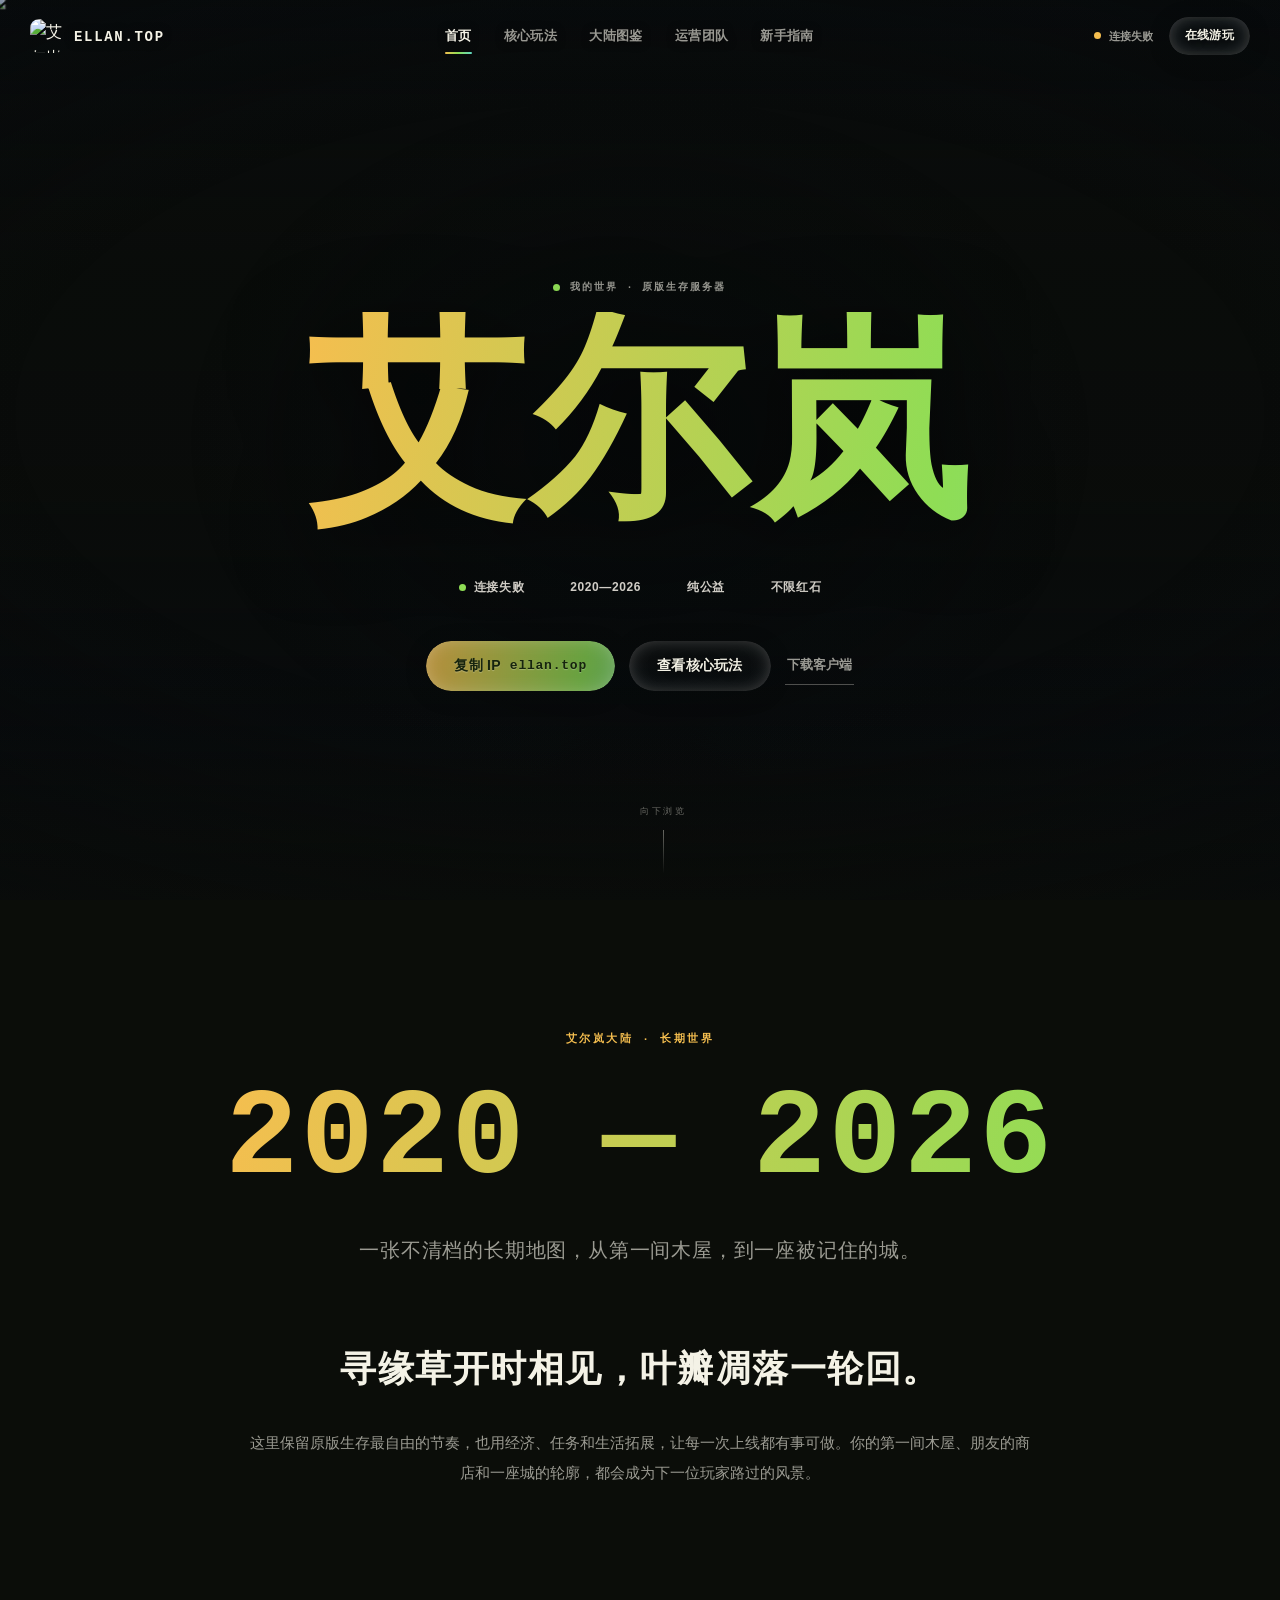
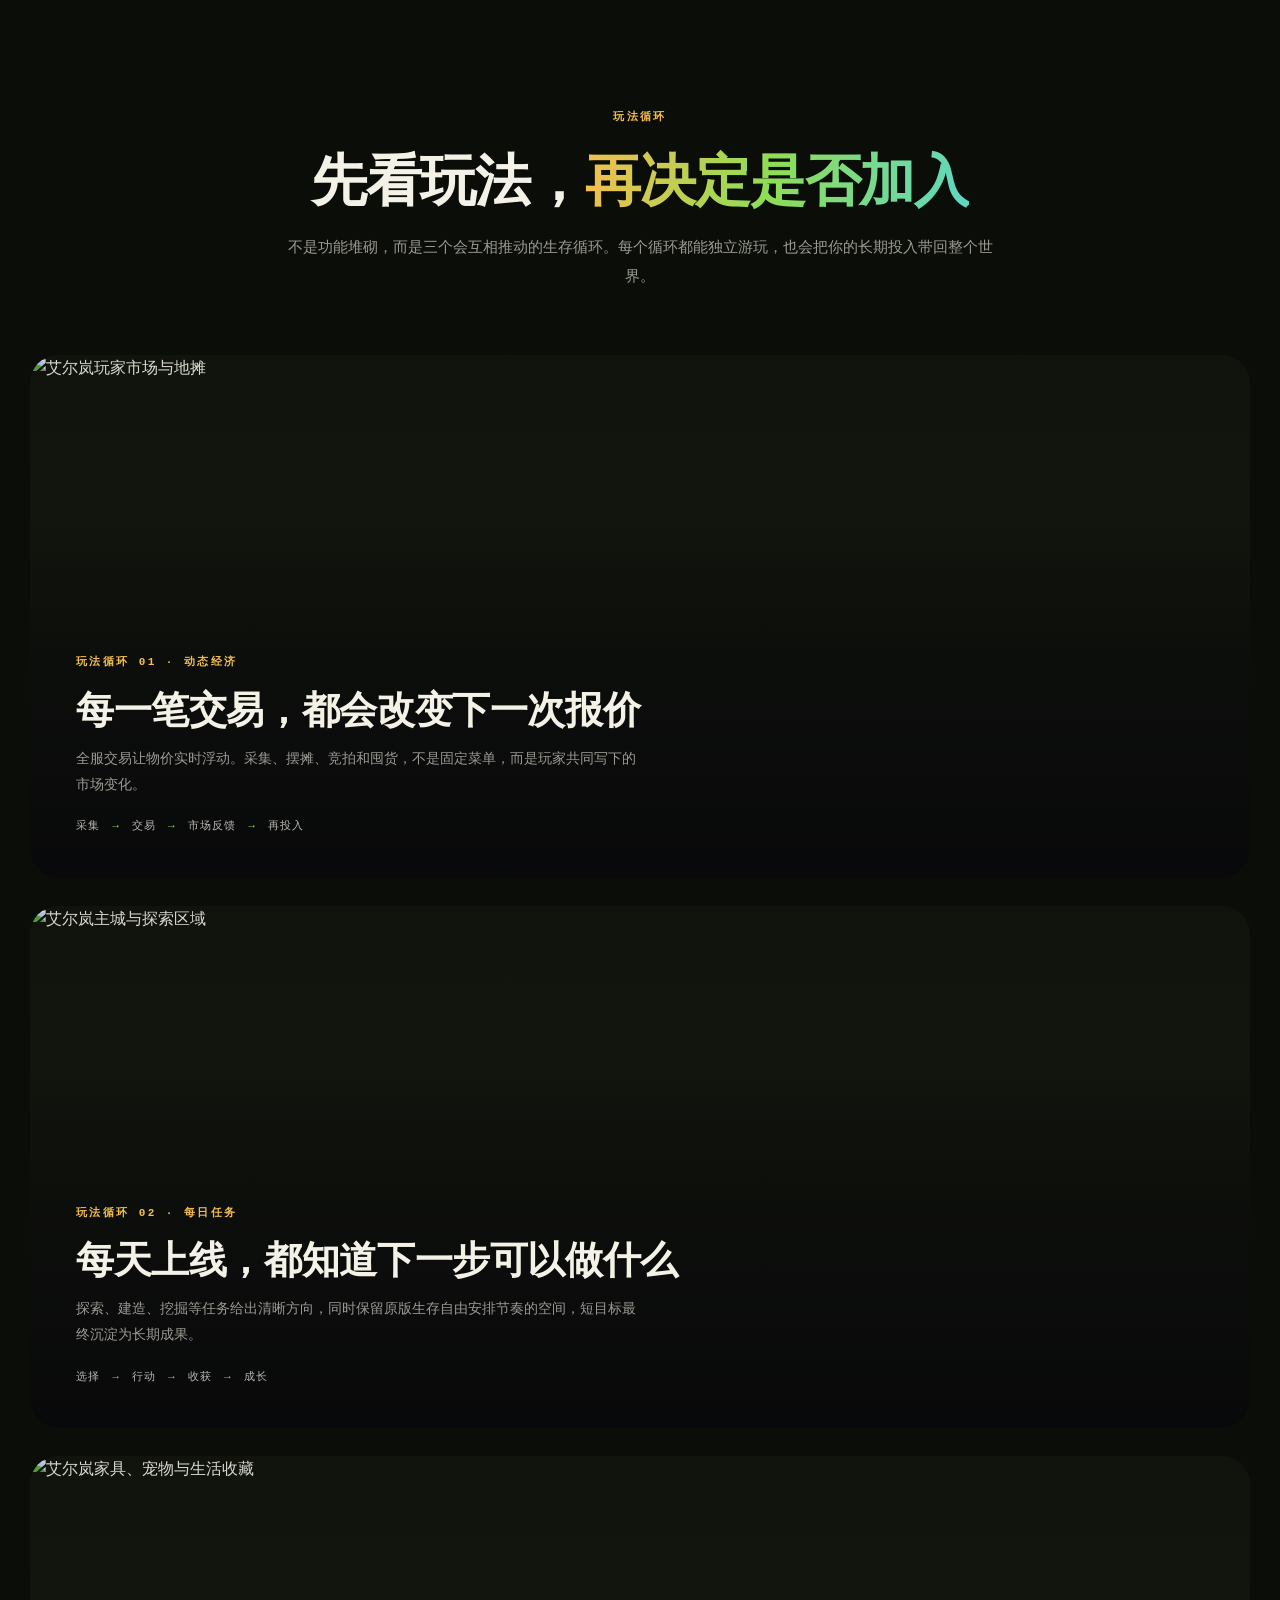
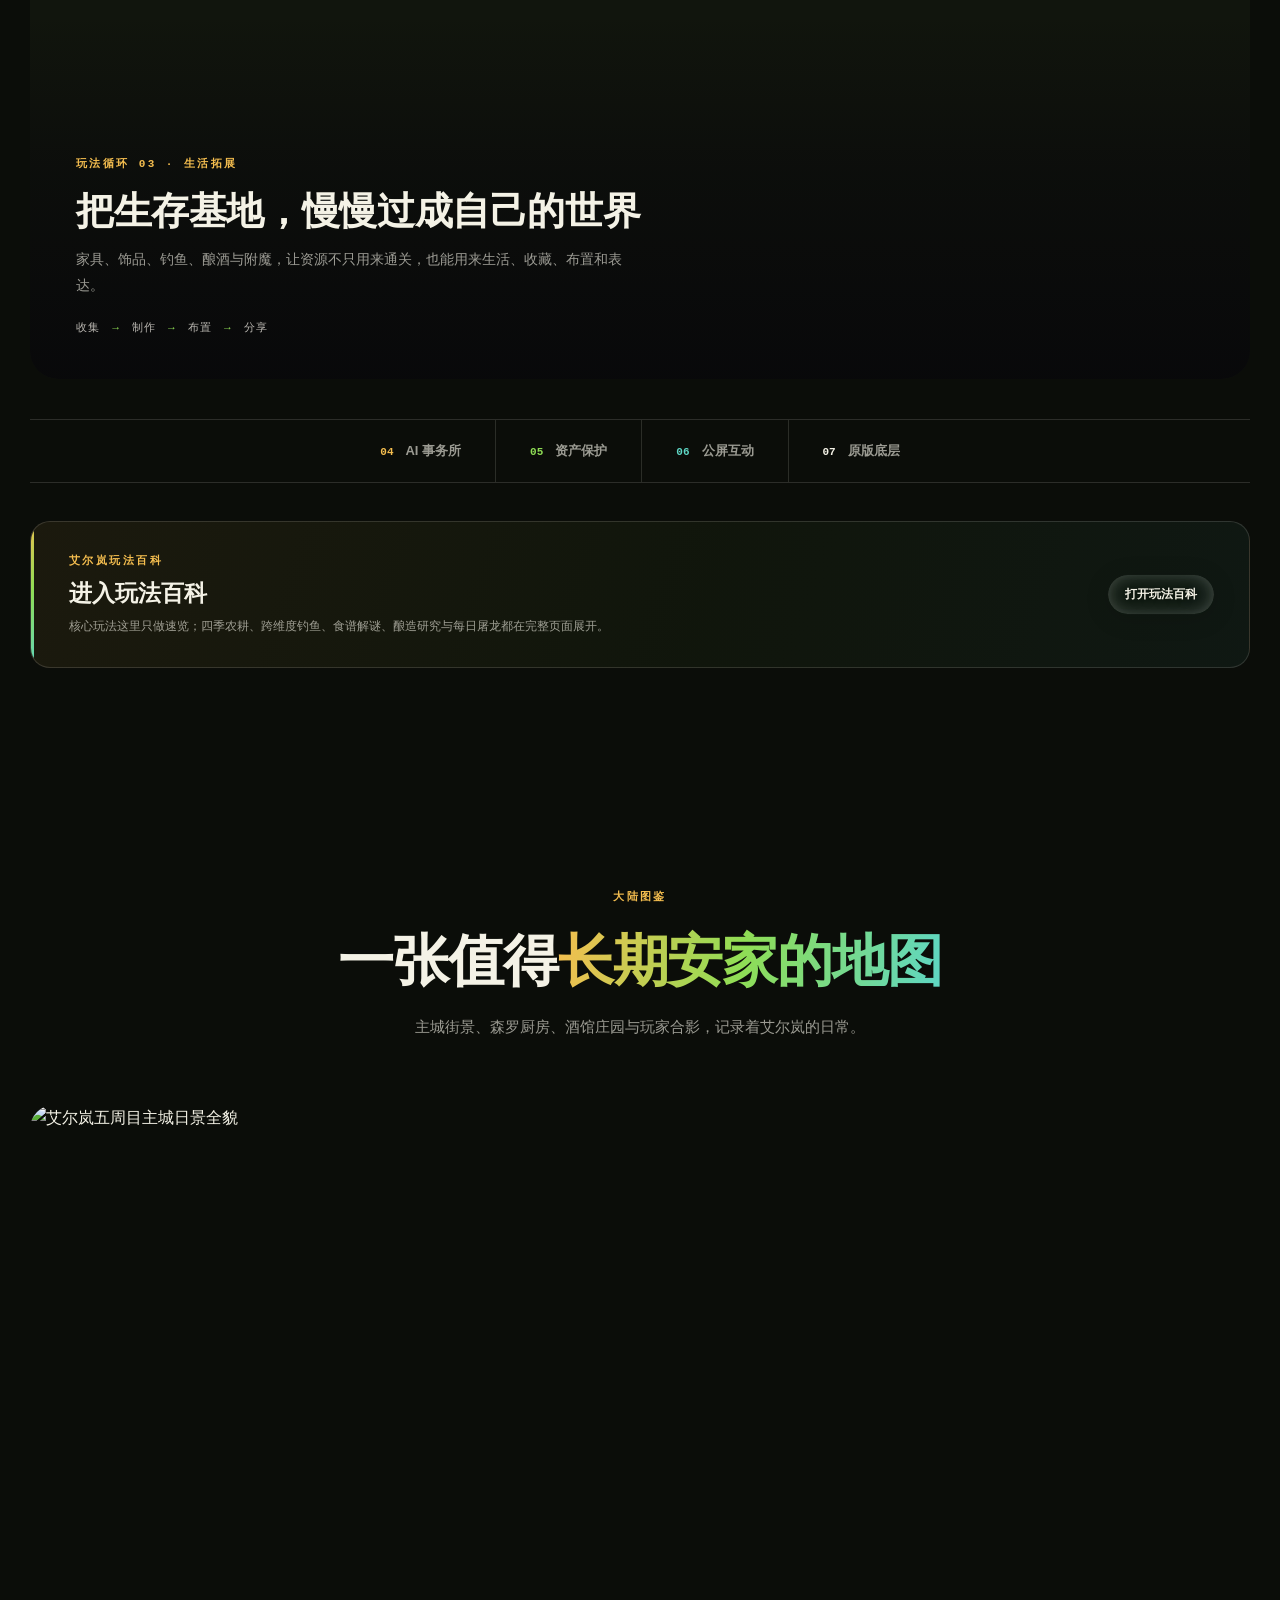
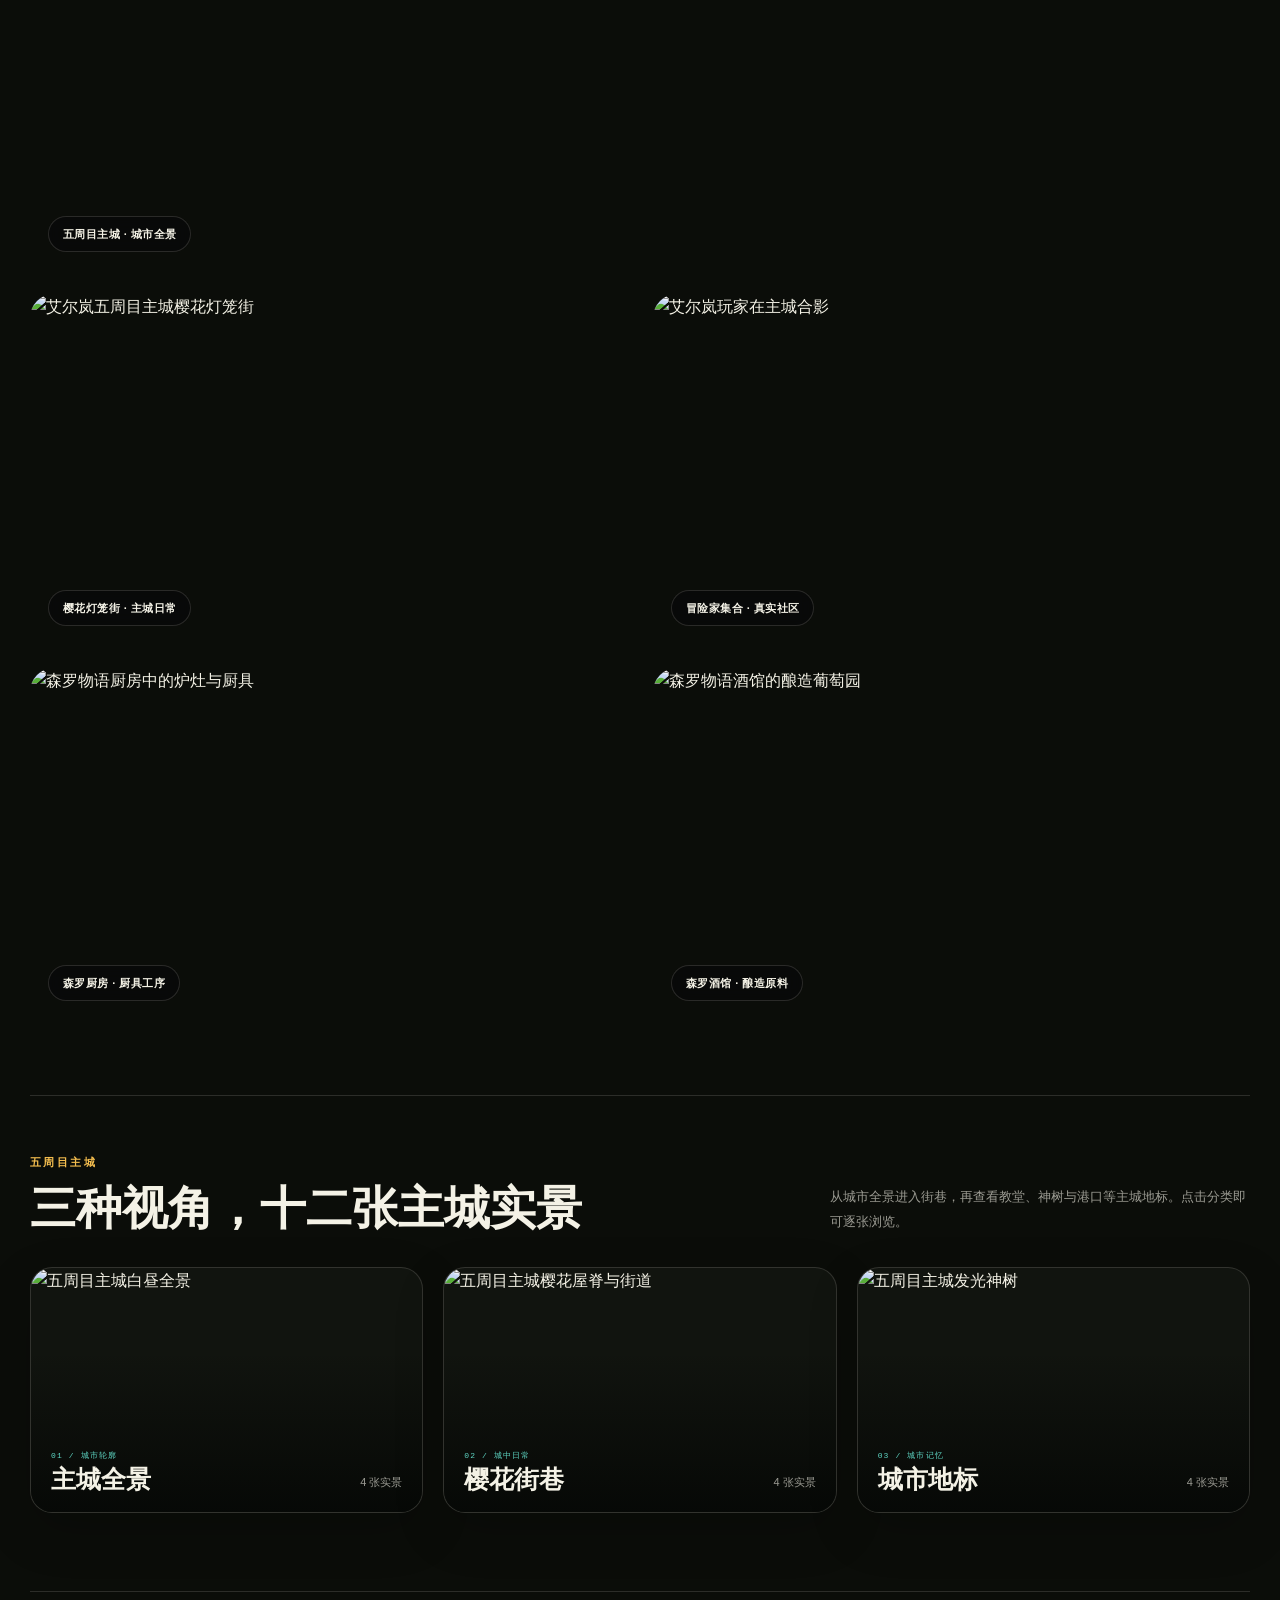
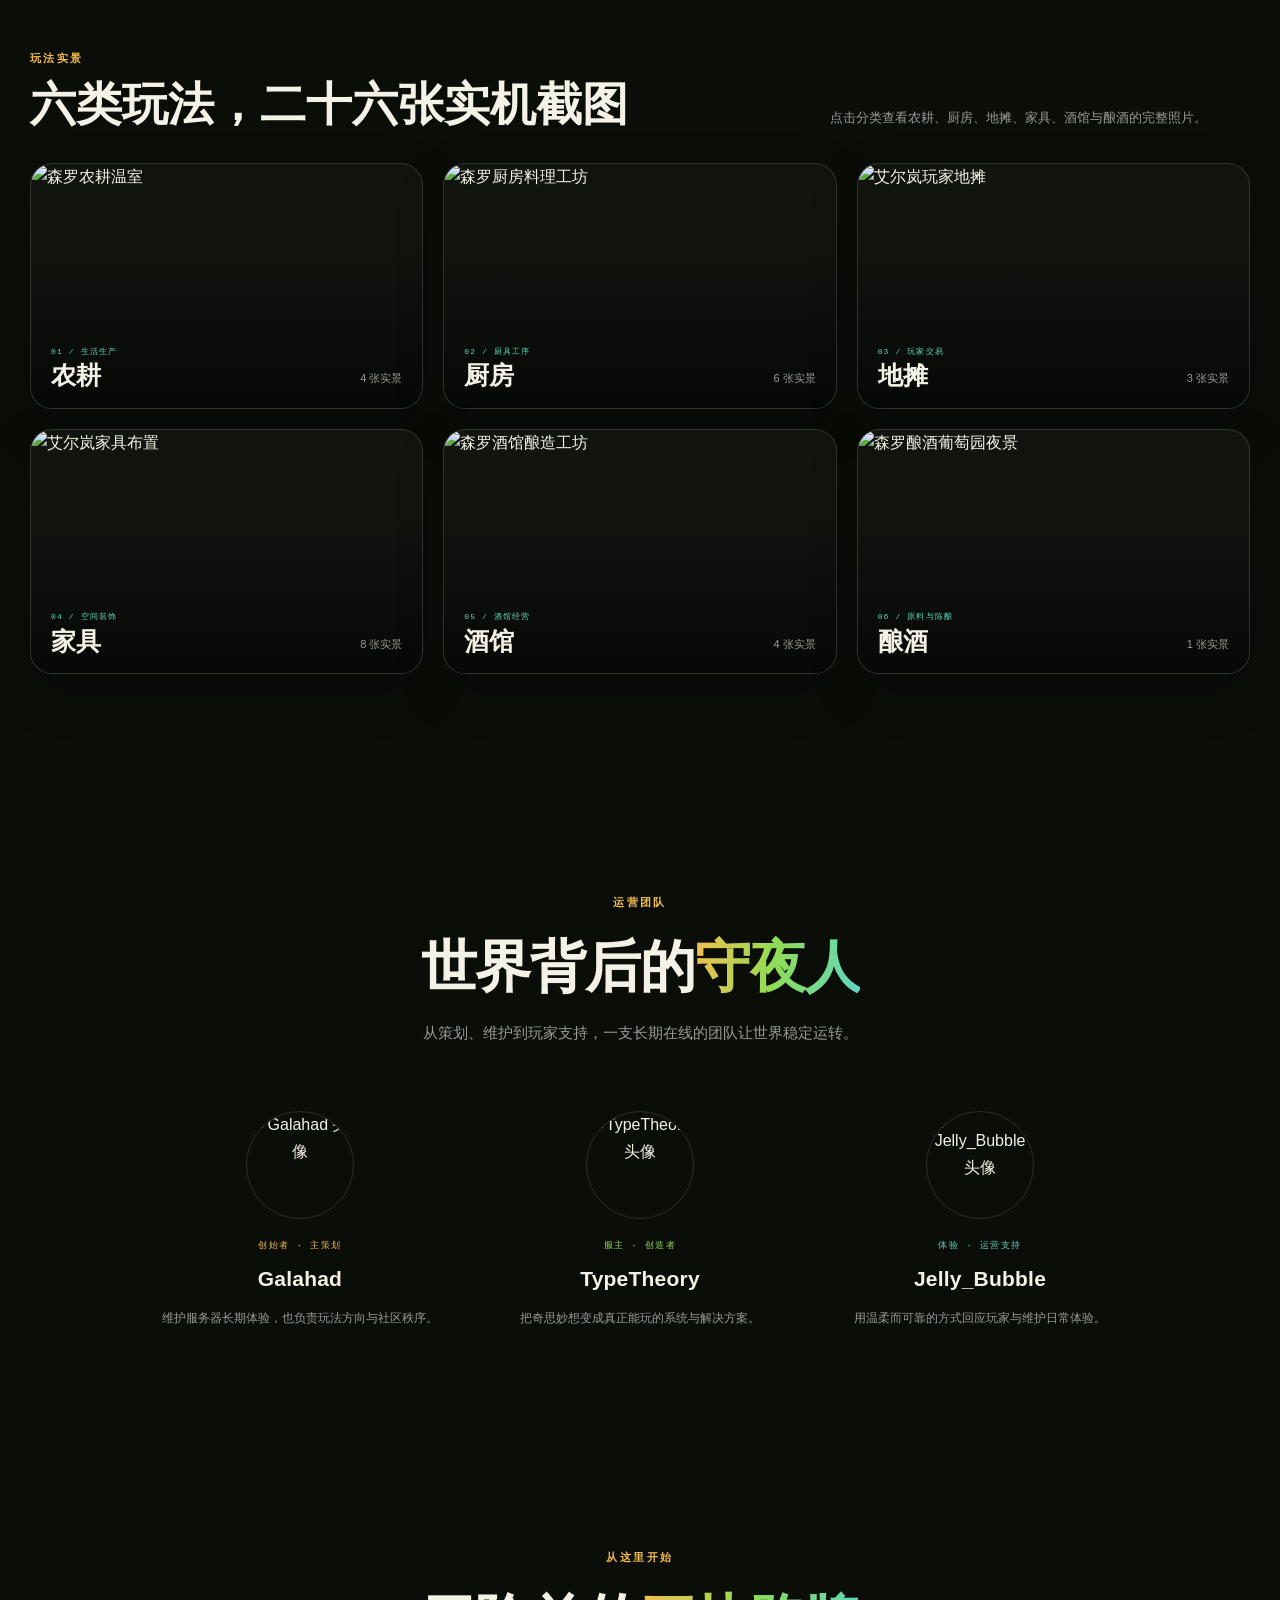
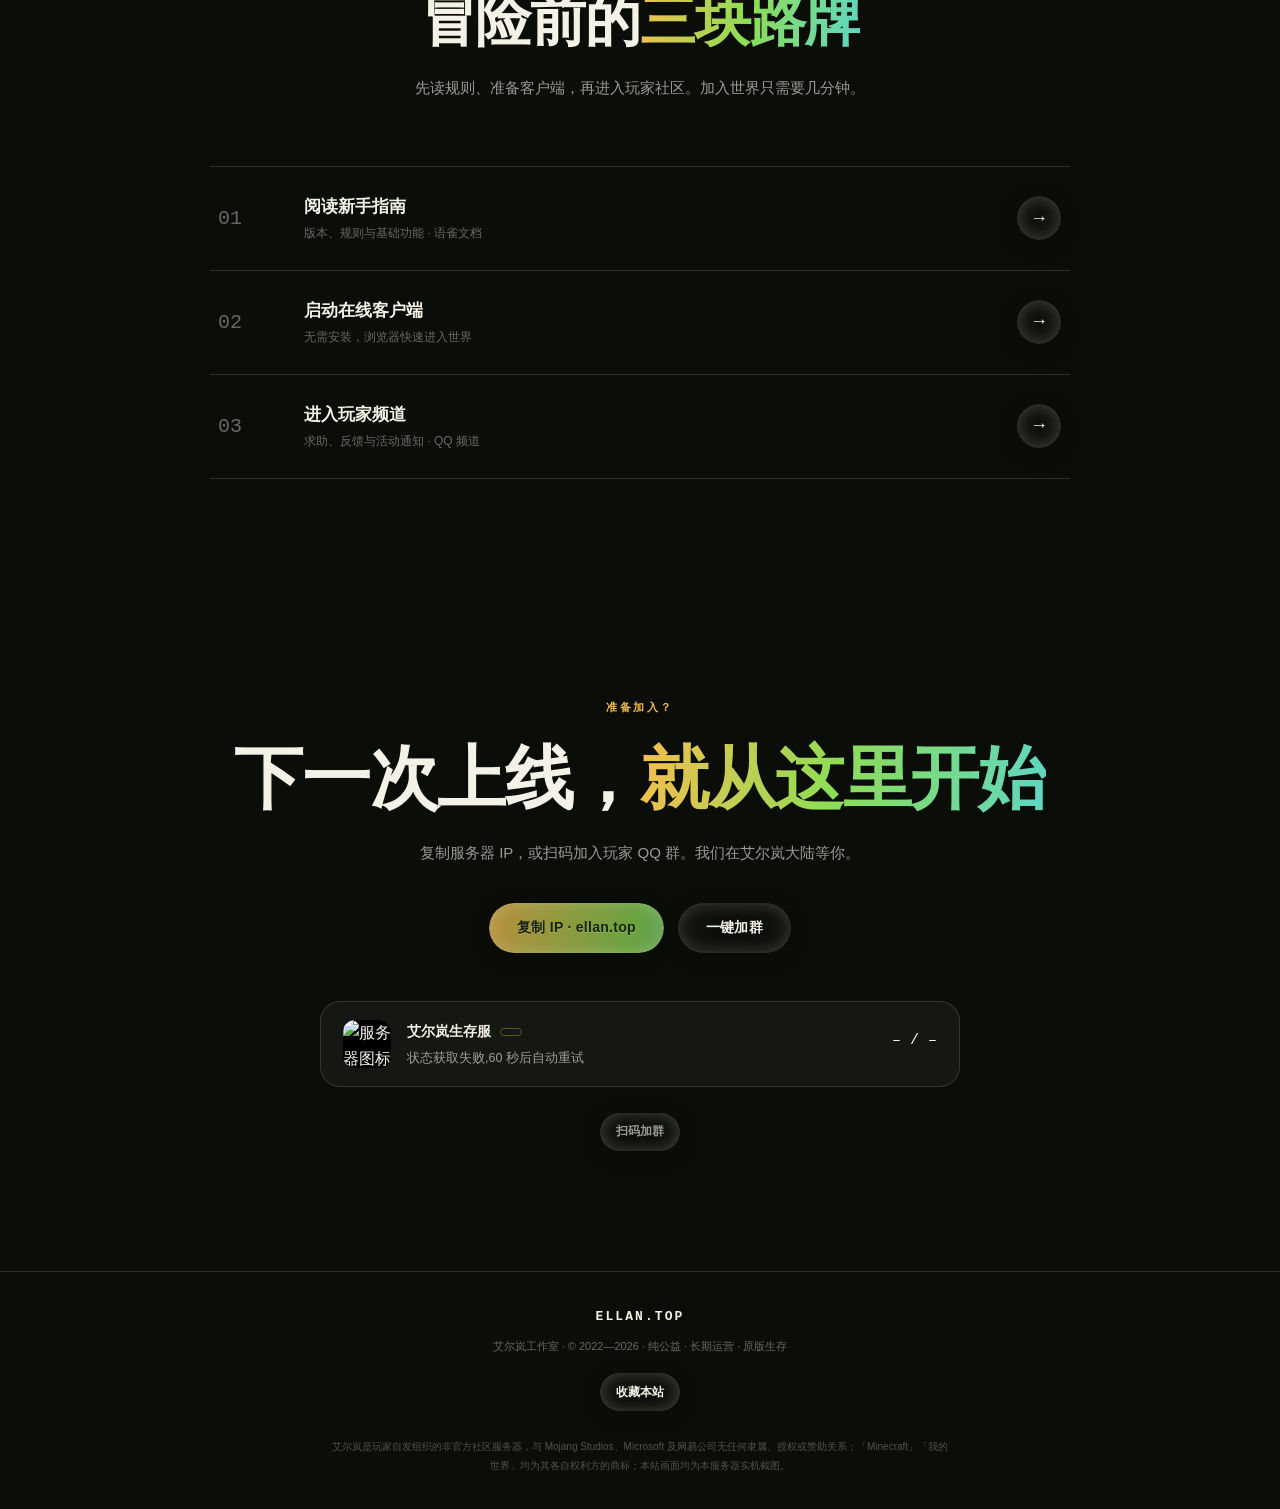
==== website/index.html @ 611caec6 "rename" ====
<!DOCTYPE html>
<html lang="zh-CN">

<head>
	<meta charset="UTF-8">
	<meta name="viewport" content="width=device-width, initial-scale=1.0">
	<title>Ellan 艾尔岚 · 原版生存 Minecraft 服务器</title>
	<meta name="language" content="zh-CN">
	<meta name="author" content="Ellan">
	<meta name="description" content="Ellan 艾尔岚原版生存 Minecraft 服务器。动态经济、每日任务、家具、酿酒与钓鱼，让每一次上线都有目标。">
	<meta name="keywords" content="Minecraft,艾尔岚,Ellan,MC服务器,原版生存">
	<meta name="robots" content="All">
	<meta property="og:type" content="website">
	<meta property="og:title" content="Ellan 艾尔岚 · 原版生存 Minecraft 服务器">
	<meta property="og:description" content="动态经济 · 每日任务 · 生活拓展 · 纯公益长期服">
	<meta property="og:url" content="https://ellan.site/">
	<meta property="og:image" content="https://ellan.site/img/hero-world.jpg">
	<meta name="twitter:card" content="summary_large_image">
	<link rel="icon" href="img/icon.png">
	<link rel="preconnect" href="https://api.mcsrvstat.us" crossorigin>
	<link rel="preload" as="image" href="img/hero-world-hd.webp" type="image/webp" fetchpriority="high">
	<script>
		try {
			if (!matchMedia('(prefers-reduced-motion: reduce)').matches && sessionStorage.getItem('ellan:page-transition-target') === location.pathname) document.documentElement.classList.add('page-arriving');
		} catch (e) { /* storage may be unavailable */ }
	</script>
	<link rel="stylesheet" href="css/main.css?v=20260802-gameplay-gallery">
	<script defer src="js/main.js?v=20260801-liquid-glass-v3"></script>
	<script defer src="js/server-status.js?v=20260731-mc-v5"></script>
	<script defer src="js/showcase.js?v=20260802-city-gallery-v1"></script>
	<script defer src="js/liquid-glass.js?v=20260801-liquid-glass-v5"></script>
</head>

<body>
	<a class="skip-link" href="#main">跳到主要内容</a>

	<header id="site-header">
		<nav class="nav container" aria-label="主导航">
			<a class="nav-brand" href="#top" aria-label="艾尔岚首页">
				<img src="img/icon.png" alt="艾尔岚 Logo" width="34" height="34">
				<span class="nav-brand-copy"><strong>ELLAN.TOP</strong></span>
			</a>
			<div class="nav-links">
				<a href="#top" class="nav-link active" data-scroll-section="top">首页</a>
				<a href="#features" class="nav-link" data-scroll-section="features">核心玩法</a>
				<a href="#intro" class="nav-link" data-scroll-section="intro">大陆图鉴</a>
				<a href="#team" class="nav-link" data-scroll-section="team">运营团队</a>
				<a href="#links" class="nav-link" data-scroll-section="links">新手指南</a>
			</div>
			<div class="nav-actions">
				<span class="nav-live" id="nav-live"><i aria-hidden="true"></i><b id="nav-live-label">连接中</b></span>
				<a class="btn btn-ghost btn-sm" href="links/index.html" target="_blank" rel="noopener noreferrer"><span>在线游玩</span></a>
			</div>
		</nav>
	</header>
	<script>
		(function () {
			var target = (location.hash || '#top').slice(1);
			var links = document.querySelectorAll('#site-header .nav-link');
			var active = null;
			links.forEach(function (link) {
				if (link.getAttribute('data-scroll-section') === target) active = link;
				link.classList.remove('active');
				link.removeAttribute('aria-current');
			});
			if (active) {
				active.classList.add('active');
				active.setAttribute('aria-current', 'location');
			}
		})();
	</script>

	<main id="main">
		<section id="top" class="hero">
			<div class="hero-art" aria-hidden="true"><img id="hero-art-img" src="img/hero-world-hd.webp" alt=""></div>
			<div class="hero-content container">
				<p class="hero-kicker"><span class="dot" aria-hidden="true"></span>我的世界 · 原版生存服务器</p>
				<h1 class="hero-logo"><span class="grad-text">艾尔岚</span></h1>
				<div class="hero-chips">
					<span class="chip chip-live"><i aria-hidden="true"></i><b id="hero-online">连接中</b></span>
					<span class="chip">2020—2026</span>
					<span class="chip">纯公益</span>
					<span class="chip">不限红石</span>
				</div>
				<div class="hero-actions">
					<button class="btn btn-rune btn-copy" type="button" onclick="copyServerIP()">复制 IP <strong>ellan.top</strong></button>
					<a class="btn btn-ghost" href="#features"><span>查看核心玩法</span></a>
					<button class="hero-text-action" type="button" onclick="showDownloadOptions()">下载客户端</button>
				</div>
			</div>
			<div class="scroll-hint" aria-hidden="true"><span>向下浏览</span><i></i></div>
		</section>

		<section class="statement" id="years">
			<div class="container statement-inner reveal">
				<p class="kicker">艾尔岚大陆 · 长期世界</p>
				<h2 class="statement-big"><span class="grad-text grad-anim">2020 — 2026</span></h2>
				<p class="statement-sub">一张不清档的长期地图，从第一间木屋，到一座被记住的城。</p>
			</div>
		</section>

		<section class="story">
			<div class="container story-inner reveal">
				<blockquote>寻缘草开时相见，叶瓣凋落一轮回。</blockquote>
				<p>这里保留原版生存最自由的节奏，也用经济、任务和生活拓展，让每一次上线都有事可做。你的第一间木屋、朋友的商店和一座城的轮廓，都会成为下一位玩家路过的风景。</p>
			</div>
		</section>

		<section id="features" class="section play-section">
			<div class="container">
				<header class="section-heading reveal">
					<p class="kicker">玩法循环</p>
					<h2>先看玩法，<span class="grad-text">再决定是否加入</span></h2>
					<p class="section-lead">不是功能堆砌，而是三个会互相推动的生存循环。每个循环都能独立游玩，也会把你的长期投入带回整个世界。</p>
				</header>

				<div class="play-cards">
					<article class="play-card reveal">
						<img src="img/showcase-stall-02-hd.webp" alt="艾尔岚玩家市场与地摊" loading="lazy">
						<div class="play-card-overlay">
							<p class="kicker">玩法循环 01 · 动态经济</p>
							<h3>每一笔交易，都会改变下一次报价</h3>
							<p>全服交易让物价实时浮动。采集、摆摊、竞拍和囤货，不是固定菜单，而是玩家共同写下的市场变化。</p>
							<p class="play-steps">采集<i>→</i>交易<i>→</i>市场反馈<i>→</i>再投入</p>
						</div>
					</article>

					<article class="play-card reveal">
						<img src="img/gameplay-daily.jpg" alt="艾尔岚主城与探索区域" loading="lazy">
						<div class="play-card-overlay">
							<p class="kicker">玩法循环 02 · 每日任务</p>
							<h3>每天上线，都知道下一步可以做什么</h3>
							<p>探索、建造、挖掘等任务给出清晰方向，同时保留原版生存自由安排节奏的空间，短目标最终沉淀为长期成果。</p>
							<p class="play-steps">选择<i>→</i>行动<i>→</i>收获<i>→</i>成长</p>
						</div>
					</article>

					<article class="play-card reveal">
						<img src="img/gameplay-life.jpg" alt="艾尔岚家具、宠物与生活收藏" loading="lazy">
						<div class="play-card-overlay">
							<p class="kicker">玩法循环 03 · 生活拓展</p>
							<h3>把生存基地，慢慢过成自己的世界</h3>
							<p>家具、饰品、钓鱼、酿酒与附魔，让资源不只用来通关，也能用来生活、收藏、布置和表达。</p>
							<p class="play-steps">收集<i>→</i>制作<i>→</i>布置<i>→</i>分享</p>
						</div>
					</article>
				</div>

				<div class="utility-strip reveal" aria-label="辅助玩法">
					<span><b>04</b>AI 事务所</span>
					<span><b>05</b>资产保护</span>
					<span><b>06</b>公屏互动</span>
					<span><b>07</b>原版底层</span>
				</div>

				<a class="playbook-entry reveal" href="gameplay.html" aria-label="打开完整玩法百科">
					<span class="playbook-entry-copy">
						<span class="kicker">艾尔岚玩法百科</span>
						<strong>进入玩法百科</strong>
						<small>核心玩法这里只做速览；四季农耕、跨维度钓鱼、食谱解谜、酿造研究与每日屠龙都在完整页面展开。</small>
					</span>
					<span class="playbook-entry-action">打开玩法百科</span>
				</a>

			</div>
		</section>

		<section id="intro" class="section world-section">
			<div class="container">
				<header class="section-heading reveal">
					<p class="kicker">大陆图鉴</p>
					<h2>一张值得<span class="grad-text">长期安家的地图</span></h2>
					<p class="section-lead">主城街景、森罗厨房、酒馆庄园与玩家合影，记录着艾尔岚的日常。</p>
				</header>

				<div class="world-grid">
					<figure class="world-card world-card-wide reveal"><img src="img/city-fifth-overview-day-hd.webp" alt="艾尔岚五周目主城日景全貌" loading="lazy" decoding="async"><figcaption>五周目主城 · 城市全景</figcaption></figure>
					<figure class="world-card reveal"><img src="img/city-fifth-street-lantern-hd.webp" alt="艾尔岚五周目主城樱花灯笼街" loading="lazy" decoding="async"><figcaption>樱花灯笼街 · 主城日常</figcaption></figure>
					<figure class="world-card reveal"><img src="img/cover.jpeg" alt="艾尔岚玩家在主城合影" loading="lazy"><figcaption>冒险家集合 · 真实社区</figcaption></figure>
					<figure class="world-card reveal"><img src="img/showcase-senluo-kitchen-hd.webp" alt="森罗物语厨房中的炉灶与厨具" loading="lazy"><figcaption>森罗厨房 · 厨具工序</figcaption></figure>
					<figure class="world-card reveal"><img src="img/showcase-senluo-tavern-hd.webp" alt="森罗物语酒馆的酿造葡萄园" loading="lazy"><figcaption>森罗酒馆 · 酿造原料</figcaption></figure>
				</div>

				<div class="showcase-browser reveal" aria-labelledby="city-showcase-title">
					<header class="showcase-browser-head">
						<div><p class="kicker">五周目主城</p><h3 id="city-showcase-title">三种视角，十二张主城实景</h3></div>
						<p>从城市全景进入街巷，再查看教堂、神树与港口等主城地标。点击分类即可逐张浏览。</p>
					</header>
					<div class="showcase-category-grid">
						<button class="showcase-category-card" type="button" data-showcase-category="city-overview" aria-label="查看五周目主城全景，共 4 张">
							<img src="img/city-fifth-overview-day-hd.webp" alt="五周目主城白昼全景" loading="lazy" decoding="async">
							<span><small>01 / 城市轮廓</small><strong>主城全景</strong><em>4 张实景</em></span>
						</button>
						<button class="showcase-category-card" type="button" data-showcase-category="city-streets" aria-label="查看五周目主城街巷，共 4 张">
							<img src="img/city-fifth-street-cherry-hd.webp" alt="五周目主城樱花屋脊与街道" loading="lazy" decoding="async">
							<span><small>02 / 城中日常</small><strong>樱花街巷</strong><em>4 张实景</em></span>
						</button>
						<button class="showcase-category-card" type="button" data-showcase-category="city-landmarks" aria-label="查看五周目主城地标，共 4 张">
							<img src="img/city-fifth-landmark-tree-hd.webp" alt="五周目主城发光神树" loading="lazy" decoding="async">
							<span><small>03 / 城市记忆</small><strong>城市地标</strong><em>4 张实景</em></span>
						</button>
					</div>
				</div>

				<div class="showcase-browser reveal" aria-labelledby="showcase-title">
					<header class="showcase-browser-head">
						<div><p class="kicker">玩法实景</p><h3 id="showcase-title">六类玩法，二十六张实机截图</h3></div>
						<p>点击分类查看农耕、厨房、地摊、家具、酒馆与酿酒的完整照片。</p>
					</header>
					<div class="showcase-category-grid">
						<button class="showcase-category-card" type="button" data-showcase-category="farming" aria-label="查看农耕实景，共 4 张">
							<img src="img/showcase-farming-01-hd.webp" alt="森罗农耕温室" loading="lazy" decoding="async">
							<span><small>01 / 生活生产</small><strong>农耕</strong><em>4 张实景</em></span>
						</button>
						<button class="showcase-category-card" type="button" data-showcase-category="kitchen" aria-label="查看厨房实景，共 6 张">
							<img src="img/showcase-kitchen-05-hd.webp" alt="森罗厨房料理工坊" loading="lazy" decoding="async">
							<span><small>02 / 厨具工序</small><strong>厨房</strong><em>6 张实景</em></span>
						</button>
						<button class="showcase-category-card" type="button" data-showcase-category="stall" aria-label="查看地摊实景，共 3 张">
							<img src="img/showcase-stall-01-hd.webp" alt="艾尔岚玩家地摊" loading="lazy" decoding="async">
							<span><small>03 / 玩家交易</small><strong>地摊</strong><em>3 张实景</em></span>
						</button>
						<button class="showcase-category-card" type="button" data-showcase-category="furniture" aria-label="查看家具实景，共 8 张">
							<img src="img/showcase-furniture-01-hd.webp" alt="艾尔岚家具布置" loading="lazy" decoding="async">
							<span><small>04 / 空间装饰</small><strong>家具</strong><em>8 张实景</em></span>
						</button>
						<button class="showcase-category-card" type="button" data-showcase-category="tavern" aria-label="查看酒馆实景，共 4 张">
							<img src="img/showcase-tavern-02-hd.webp" alt="森罗酒馆酿造工坊" loading="lazy" decoding="async">
							<span><small>05 / 酒馆经营</small><strong>酒馆</strong><em>4 张实景</em></span>
						</button>
						<button class="showcase-category-card" type="button" data-showcase-category="brewing" aria-label="查看酿酒实景，共 1 张">
							<img src="img/showcase-brewing-01-hd.webp" alt="森罗酿酒葡萄园夜景" loading="lazy" decoding="async">
							<span><small>06 / 原料与陈酿</small><strong>酿酒</strong><em>1 张实景</em></span>
						</button>
					</div>
				</div>
			</div>
		</section>

		<section id="team" class="section team-section">
			<div class="container">
				<header class="section-heading reveal">
					<p class="kicker">运营团队</p>
					<h2>世界背后的<span class="grad-text">守夜人</span></h2>
					<p class="section-lead">从策划、维护到玩家支持，一支长期在线的团队让世界稳定运转。</p>
				</header>
				<div class="team-row reveal">
					<article class="member"><img src="img/gala.jpg" alt="Galahad 头像" loading="lazy"><span>创始者 · 主策划</span><h3>Galahad</h3><p>维护服务器长期体验，也负责玩法方向与社区秩序。</p></article>
					<article class="member"><img src="img/tt.jpg" alt="TypeTheory 头像" loading="lazy"><span>服主 · 创造者</span><h3>TypeTheory</h3><p>把奇思妙想变成真正能玩的系统与解决方案。</p></article>
					<article class="member"><img src="img/jelly.jpg" alt="Jelly_Bubble 头像" loading="lazy"><span>体验 · 运营支持</span><h3>Jelly_Bubble</h3><p>用温柔而可靠的方式回应玩家与维护日常体验。</p></article>
				</div>
			</div>
		</section>

		<section id="links" class="section guide-section">
			<div class="container">
				<header class="section-heading reveal">
					<p class="kicker">从这里开始</p>
					<h2>冒险前的<span class="grad-text">三块路牌</span></h2>
					<p class="section-lead">先读规则、准备客户端，再进入玩家社区。加入世界只需要几分钟。</p>
				</header>
				<div class="guide-rows reveal">
					<a class="guide-link" href="https://www.yuque.com/galahad-pyzzx/ellan.top" target="_blank" rel="noopener noreferrer"><b>01</b><span><strong>阅读新手指南</strong><small>版本、规则与基础功能 · 语雀文档</small></span><i class="guide-arrow">→</i></a>
					<a class="guide-link" href="links/index.html" target="_blank" rel="noopener noreferrer"><b>02</b><span><strong>启动在线客户端</strong><small>无需安装，浏览器快速进入世界</small></span><i class="guide-arrow">→</i></a>
					<a class="guide-link" href="https://pd.qq.com/s/9uish7sn4" target="_blank" rel="noopener noreferrer"><b>03</b><span><strong>进入玩家频道</strong><small>求助、反馈与活动通知 · QQ 频道</small></span><i class="guide-arrow">→</i></a>
				</div>
			</div>
		</section>

		<section id="join" class="section join-section">
			<div class="container join-inner reveal">
				<p class="kicker">准备加入？</p>
				<h2>下一次上线，<span class="grad-text">就从这里开始</span></h2>
				<p class="section-lead">复制服务器 IP，或扫码加入玩家 QQ 群。我们在艾尔岚大陆等你。</p>
				<div class="join-actions">
					<button class="btn btn-rune" type="button" onclick="copyServerIP()">复制 IP · ellan.top</button>
					<a class="btn btn-ghost" href="https://qm.qq.com/q/hFdwTQpWtW" target="_blank" rel="noopener noreferrer">一键加群</a>
				</div>

				<div id="server-card" class="server-card">
					<img id="server-icon" src="img/icon.png" alt="服务器图标" width="48" height="48">
					<div class="server-info">
						<p class="server-name">艾尔岚生存服<span id="server-version" class="server-version">版本探测中</span></p>
						<p id="server-motd" class="server-motd">正在连接 ellan.top …</p>
						<div id="player-strip" class="player-strip" hidden></div>
					</div>
					<div class="server-right">
						<span id="server-players" class="server-players">– / –</span>
						<span id="server-ping" class="server-ping"></span>
					</div>
				</div>

				<div class="join-qr-wrap">
					<button id="qr-toggle" class="btn btn-quiet btn-sm" type="button" aria-expanded="false" aria-controls="qr-popover">扫码加群</button>
					<div id="qr-popover" class="qr-popover" hidden><img src="img/qrcode.png" alt="艾尔岚玩家 QQ 群二维码" loading="lazy"><small>扫码加入玩家 QQ 群</small></div>
				</div>
			</div>
		</section>
	</main>

	<footer>
		<div class="container footer-inner">
			<strong>ELLAN.TOP</strong>
			<span>艾尔岚工作室 · © 2022—2026 · 纯公益 · 长期运营 · 原版生存</span>
			<button id="bookmark-btn" class="btn btn-ghost btn-sm">收藏本站</button>
			<p class="footer-legal">艾尔岚是玩家自发组织的非官方社区服务器，与 Mojang Studios、Microsoft 及网易公司无任何隶属、授权或赞助关系；「Minecraft」「我的世界」均为其各自权利方的商标；本站画面均为本服务器实机截图。</p>
		</div>
	</footer>

	<div id="showcase-lightbox" class="showcase-lightbox" hidden>
		<div class="showcase-lightbox-backdrop" data-showcase-close></div>
		<section class="showcase-lightbox-panel" role="dialog" aria-modal="true" aria-labelledby="showcase-lightbox-title">
			<header>
				<div><p class="kicker">实机图鉴</p><h3 id="showcase-lightbox-title">主城全景</h3></div>
				<button id="showcase-close" class="btn btn-quiet btn-sm" type="button" data-showcase-close>关闭</button>
			</header>
			<figure class="showcase-lightbox-figure">
				<img id="showcase-lightbox-image" src="img/showcase-farming-01-hd.webp" alt="森罗农耕温室">
				<figcaption id="showcase-lightbox-caption">温室农场 · 四季作物</figcaption>
			</figure>
			<footer>
				<button id="showcase-prev" class="btn btn-ghost btn-sm" type="button">上一张</button>
				<span id="showcase-counter">1 / 4</span>
				<button id="showcase-next" class="btn btn-ghost btn-sm" type="button">下一张</button>
			</footer>
		</section>
	</div>

	<div id="client-download-popup" class="modal" hidden>
		<div class="modal-backdrop" onclick="closePopup()"></div>
		<div class="modal-dialog" role="dialog" aria-modal="true" aria-labelledby="download-title">
			<p class="kicker">客户端下载</p>
			<h3 id="download-title">下载整合包</h3>
			<p>整合包(.mrpack)仅包含模组与配置，不含游戏本体;需使用正版账号与支持该格式的启动器(如 Modrinth App、Prism Launcher)导入。</p>
			<div class="modal-buttons"><button class="btn btn-rune" onclick="window.open('files/ellan.mrpack')">整合包 (.mrpack)</button><button class="btn btn-ghost" onclick="window.open('files/tau-ellan.pkg')">Linux / Mac</button><button class="btn btn-quiet" onclick="closePopup()">取消</button></div>
		</div>
	</div>

	<div id="toast-root" aria-live="polite"></div>
</body>

</html>
---- website/css/main.css ----
/* ============================================================
   Ellan 艾尔岚 · 电影化体系(cinematic key-art)
   黑底 + 巨标排版 + MC 三原色(金/草绿/钻石青),全幅艺术卡驱动
   ============================================================ */

/* 缝合像素字体 Fusion Pixel(OFL-1.1 开源,含简中)
   https://github.com/TakWolf/fusion-pixel-font · 许可见 font/OFL-fusion-pixel.txt */
@font-face {
	font-family: "Fusion Pixel";
	src: url("../font/fusion-pixel-12px-proportional.woff2") format("woff2");
	font-display: swap;
}

/* 霞鹜文楷 GB(OFL-1.1 开源,GB 字形全集;正文与引文)
   https://github.com/lxgw/LxgwWenkaiGB · 许可见 font/OFL-lxgw-wenkai-gb.txt */
@font-face {
	font-family: "LXGW WenKai GB";
	src: url("../font/lxgw-wenkai-gb-regular.woff2") format("woff2");
	font-weight: 400;
	font-display: swap;
}

:root {
	--bg: #0b0d09;
	--bg-2: #11150d;
	--card: rgba(255, 255, 255, 0.045);
	--text: #f4f2e6;
	--text-dim: rgba(244, 242, 230, 0.62);
	--text-faint: rgba(244, 242, 230, 0.4);
	--line: rgba(244, 242, 230, 0.14);
	--line-strong: rgba(244, 242, 230, 0.3);
	--gold: #f5be4f;
	--leaf: #8fdd55;
	--aqua: #5ed6c4;
	--danger: #e05a4d;
	--grad: linear-gradient(100deg, var(--gold) 0%, var(--leaf) 48%, var(--aqua) 100%);
	--container: 1220px;
	--ease-out: cubic-bezier(0.16, 1, 0.3, 1);
	--font-display: "Fusion Pixel", "Courier New", monospace;
	--font-serif: "LXGW WenKai GB", "Noto Serif SC", "Source Han Serif SC", "Songti SC", STSong, serif;
	--font-body: "LXGW WenKai GB", "Noto Sans SC", "Source Han Sans SC", "PingFang SC", "Microsoft YaHei", sans-serif;
	color-scheme: dark;
}

*, *::before, *::after {
	box-sizing: border-box;
	margin: 0;
	padding: 0;
}

html {
	/* 跨页面带锚点时先直接落位；同页平滑滚动由 main.js 处理。 */
	scroll-behavior: auto;
	scroll-padding-top: 84px;
	background: var(--bg);
}

/* ---------- 跨页面过渡：首页 ↔ 玩法百科 ---------- */
@view-transition {
	navigation: auto;
}

::view-transition {
	background: var(--bg);
}

@keyframes pageViewOut {
	to { opacity: 0; transform: translate3d(0, -5px, 0); }
}

@keyframes pageViewIn {
	from { opacity: 0; transform: translate3d(0, 8px, 0); }
}

::view-transition-old(root) {
	animation: pageViewOut 0.14s ease-in both;
}

::view-transition-new(root) {
	animation: pageViewIn 0.3s var(--ease-out) 0.08s both;
}

::view-transition-image-pair(root) {
	background: var(--bg);
}

/* 不支持跨文档 View Transition 时，用同色遮罩消除整页跳转闪烁。
   遮罩覆盖页头，避免两个页面的导航状态在换页瞬间互相叠加。 */
html::after {
	content: "";
	position: fixed;
	inset: 0;
	z-index: 3900;
	pointer-events: none;
	background:
		radial-gradient(circle at 50% 8%, rgba(143, 221, 85, 0.07), transparent 42%),
		var(--bg);
	opacity: 0;
	visibility: hidden;
	transition: opacity 0.32s ease, visibility 0s linear 0.32s;
}

html.page-leaving::after,
html.page-arriving::after {
	opacity: 1;
	visibility: visible;
	transition: opacity 0.18s ease-in;
}

html.page-arriving.page-arrived::after {
	opacity: 0;
	visibility: hidden;
	transition: opacity 0.34s var(--ease-out), visibility 0s linear 0.34s;
}

body {
	min-width: 320px;
	font-family: var(--font-body);
	background: var(--bg);
	color: var(--text);
	line-height: 1.65;
	-webkit-font-smoothing: antialiased;
	-moz-osx-font-smoothing: grayscale;
	overflow-x: hidden;
}

a { color: inherit; text-decoration: none; }
img { display: block; max-width: 100%; }
button { border: 0; background: none; color: inherit; font: inherit; cursor: pointer; }
[hidden] { display: none !important; }

::selection {
	background: rgba(143, 221, 85, 0.35);
	color: var(--text);
}

h1, h2, h3, .kicker, .btn {
	-webkit-user-select: none;
	user-select: none;
}

::-webkit-scrollbar { width: 10px; height: 10px; }
::-webkit-scrollbar-track { background: #0b0d09; }
::-webkit-scrollbar-thumb {
	background: #29301f;
	border: 2px solid #0b0d09;
	border-radius: 6px;
}
::-webkit-scrollbar-thumb:hover { background: #3f4a2e; }

:focus-visible {
	outline: 2px solid var(--leaf);
	outline-offset: 3px;
}

.container {
	width: min(var(--container), calc(100% - 48px));
	margin-inline: auto;
}

.skip-link {
	position: fixed;
	top: -70px;
	left: 20px;
	z-index: 5000;
	padding: 10px 18px;
	background: var(--text);
	color: var(--bg);
	font-weight: 700;
	border-radius: 999px;
	transition: top 0.2s ease;
}
.skip-link:focus { top: 18px; }

/* ---------- 渐变文字 ---------- */
.grad-text {
	background: var(--grad);
	-webkit-background-clip: text;
	background-clip: text;
	color: transparent;
}
.grad-anim {
	background-size: 220% 100%;
	animation: gradShift 9s ease-in-out infinite;
}
@keyframes gradShift {
	0%, 100% { background-position: 0% 50%; }
	50% { background-position: 100% 50%; }
}

/* ---------- 标签 ---------- */
.kicker {
	font-family: var(--font-display);
	font-size: 11px;
	font-weight: 800;
	letter-spacing: 0.22em;
	color: var(--gold);
}

/* ---------- 按钮 ---------- */
.btn {
	display: inline-flex;
	align-items: center;
	justify-content: center;
	min-height: 50px;
	gap: 9px;
	padding: 13px 28px;
	border-radius: 999px;
	font-size: 14px;
	font-weight: 700;
	letter-spacing: 0.02em;
	transition: transform 0.22s var(--ease-out), filter 0.18s ease, background-color 0.18s ease, color 0.18s ease, border-color 0.18s ease;
	user-select: none;
}
.btn:hover { transform: translateY(-2px); }
.btn:active { transform: translateY(0); }

.btn-rune {
	background: var(--grad);
	background-size: 160% 100%;
	color: #16240e;
	box-shadow: 0 12px 32px rgba(143, 221, 85, 0.26);
}
.btn-rune:hover { filter: brightness(1.1); background-position: 80% 0; }

.btn-ghost {
	color: var(--text);
	box-shadow: inset 0 0 0 1.5px var(--line-strong);
}
.btn-ghost:hover { background: rgba(244, 240, 232, 0.08); box-shadow: inset 0 0 0 1.5px var(--text); }

/* 夜景上的次级入口：接近 iOS Clear Liquid Glass 的清透凸透镜。 */
.btn-sm { min-height: 38px; padding: 8px 16px; font-size: 12px; }
.btn-quiet { color: var(--text-dim); box-shadow: inset 0 0 0 1.5px var(--line); }
.btn-copy strong { font-family: var(--font-display); font-size: 13px; letter-spacing: 0.06em; }

/* ---------- 页头 ---------- */
#site-header {
	position: fixed;
	top: 0;
	left: 0;
	right: 0;
	z-index: 1000;
	transition: background-color 0.3s ease, border-color 0.3s ease, backdrop-filter 0.3s ease;
	border-bottom: 1px solid transparent;
}
#site-header::before {
	content: "";
	position: absolute;
	inset: 0;
	background: transparent;
	pointer-events: none;
	transition: opacity 0.3s ease;
}
#site-header.scrolled::before { opacity: 0; }
#site-header .nav { position: relative; }
#site-header .nav-brand-copy strong, #site-header .nav-link { text-shadow: 0 1px 8px rgba(0, 0, 0, 0.6); }
#site-header.scrolled {
	background: transparent;
	backdrop-filter: none;
	-webkit-backdrop-filter: none;
	border-bottom-color: transparent;
}

.nav {
	height: 72px;
	display: flex;
	align-items: center;
	justify-content: space-between;
	gap: 28px;
}

.nav-brand {
	display: inline-flex;
	align-items: center;
	gap: 10px;
	flex: 0 0 auto;
}
.nav-brand img { width: 34px; height: 34px; border-radius: 9px; }
.nav-brand-copy strong { color: var(--text); font-family: var(--font-display); font-size: 14px; letter-spacing: 0.12em; }

.nav-links { display: flex; align-items: stretch; height: 100%; }
.nav-link {
	position: relative;
	display: inline-flex;
	align-items: center;
	padding: 0 16px;
	color: var(--text-dim);
	font-size: 13px;
	font-weight: 600;
	letter-spacing: 0.03em;
	transition: color 0.2s ease;
}
.nav-link::after {
	content: "";
	position: absolute;
	left: 16px;
	right: 16px;
	bottom: 18px;
	height: 2px;
	border-radius: 2px;
	background: var(--grad);
	transform: scaleX(0);
	transform-origin: left;
	transition: transform 0.28s var(--ease-out);
}
.nav-link:hover, .nav-link.active { color: var(--text); }
.nav-link:hover::after, .nav-link.active::after { transform: scaleX(1); }

.nav-actions { display: flex; align-items: center; gap: 16px; flex: 0 0 auto; }
.nav-live { display: inline-flex; align-items: center; gap: 8px; color: var(--text-dim); font-size: 11px; }
.nav-live b { font-weight: 600; }
.nav-live i {
	display: inline-block;
	width: 7px;
	height: 7px;
	border-radius: 50%;
	background: var(--gold);
}
.nav-live.is-online i { background: var(--leaf); animation: pulseDot 2.4s ease infinite; }
.nav-live.is-offline i { background: var(--danger); }

@keyframes pulseDot {
	0%, 100% { box-shadow: 0 0 0 0 rgba(143, 221, 85, 0.4); }
	50% { box-shadow: 0 0 0 6px rgba(143, 221, 85, 0); }
}

/* ---------- 首屏:全幅主视觉 ---------- */
.hero {
	position: relative;
	display: grid;
	min-height: 100svh;
	overflow: hidden;
}
.hero-art {
	position: absolute;
	inset: 0;
	z-index: 0;
	animation: heroZoom 2.6s var(--ease-out) both;
	will-change: transform;
}
.hero-art img {
	width: 100%;
	height: 100%;
	object-fit: cover;
	object-position: center;
	will-change: transform;
}
@keyframes heroZoom {
	from { transform: scale(1.12); }
	to { transform: scale(1); }
}
.hero-art::before {
	content: "";
	position: absolute;
	inset: 0;
	background:
		linear-gradient(180deg, rgba(7, 10, 13, 0.68) 0%, rgba(7, 10, 13, 0.28) 30%, rgba(7, 10, 13, 0.34) 54%, rgba(7, 10, 13, 0.72) 80%, var(--bg) 100%);
}
.hero-art::after {
	content: "";
	position: absolute;
	inset: 0;
	background:
		radial-gradient(ellipse 44% 48% at 50% 49%, rgba(5, 9, 13, 0.44) 0%, rgba(5, 9, 13, 0.15) 58%, transparent 80%),
		radial-gradient(ellipse 90% 64% at 50% 46%, transparent 54%, rgba(7, 10, 13, 0.44) 100%);
}

.hero-content {
	position: relative;
	z-index: 1;
	place-self: center;
	display: flex;
	flex-direction: column;
	align-items: center;
	text-align: center;
	padding-top: 60px;
}
.hero-kicker {
	display: inline-flex;
	align-items: center;
	gap: 10px;
	padding: 9px 18px;
	font-family: var(--font-display);
	font-size: 10px;
	font-weight: 800;
	letter-spacing: 0.2em;
	color: var(--text-dim);
	border: 1px solid transparent;
	border-radius: 999px;
	background: transparent;
	backdrop-filter: none;
	animation: heroRise 0.9s var(--ease-out) 0.15s both;
}
.hero-kicker .dot {
	width: 7px;
	height: 7px;
	border-radius: 50%;
	background: var(--leaf);
	animation: pulseDot 2.4s ease infinite;
}

.hero-logo {
	margin-top: 26px;
	font-family: var(--font-display);
	font-size: clamp(92px, 17vw, 218px);
	font-weight: 800;
	line-height: 0.95;
	letter-spacing: 0.02em;
	animation: heroRise 1s var(--ease-out) 0.3s both;
	filter: drop-shadow(0 10px 40px rgba(0, 0, 0, 0.6));
}
.hero-logo .grad-text { background-size: 200% 100%; animation: gradShift 10s ease-in-out infinite; }

.hero-chips {
	display: flex;
	flex-wrap: wrap;
	justify-content: center;
	gap: 10px;
	margin-top: 30px;
	animation: heroRise 1s var(--ease-out) 0.58s both;
}
.chip {
	display: inline-flex;
	align-items: center;
	gap: 8px;
	padding: 8px 17px;
	font-size: 12px;
	font-weight: 600;
	letter-spacing: 0.05em;
	color: rgba(244, 240, 232, 0.85);
	border: 1px solid transparent;
	border-radius: 999px;
	background: transparent;
	backdrop-filter: none;
}
.chip-live i {
	width: 7px;
	height: 7px;
	border-radius: 50%;
	background: var(--leaf);
	animation: pulseDot 2.4s ease infinite;
}
.chip-live b { font-weight: 700; }

.hero-actions {
	display: flex;
	align-items: center;
	justify-content: center;
	flex-wrap: wrap;
	gap: 14px;
	margin-top: 34px;
	animation: heroRise 1s var(--ease-out) 0.7s both;
}
.hero-text-action {
	padding: 8px 2px;
	color: var(--text-dim);
	font-size: 13px;
	font-weight: 600;
	border-bottom: 1px solid var(--line-strong);
	transition: color 0.2s ease, border-color 0.2s ease;
}
.hero-text-action:hover { color: var(--text); border-color: var(--text); }

@keyframes heroRise {
	from { opacity: 0; transform: translateY(26px); }
	to { opacity: 1; transform: none; }
}

.scroll-hint {
	position: absolute;
	left: 50%;
	bottom: 26px;
	z-index: 1;
	transform: translateX(-50%);
	display: flex;
	flex-direction: column;
	align-items: center;
	gap: 10px;
	animation: heroRise 1s var(--ease-out) 1s both;
}
.scroll-hint span {
	font-family: var(--font-display);
	font-size: 9px;
	letter-spacing: 0.3em;
	color: var(--text-faint);
}
.scroll-hint i {
	width: 1px;
	height: 44px;
	background: linear-gradient(180deg, var(--text-faint), transparent);
	position: relative;
	overflow: hidden;
}
.scroll-hint i::after {
	content: "";
	position: absolute;
	left: 0;
	top: -50%;
	width: 100%;
	height: 50%;
	background: var(--text);
	animation: scrollDrop 1.8s var(--ease-out) infinite;
}
@keyframes scrollDrop {
	to { top: 110%; }
}

/* ---------- 宣言巨标 ---------- */
.statement { padding: 130px 0 64px; }
.statement-inner { text-align: center; }
.statement-big {
	margin-top: 26px;
	font-family: var(--font-display);
	font-size: clamp(56px, 9.5vw, 138px);
	font-weight: 800;
	letter-spacing: 0.02em;
	line-height: 1.1;
}
.statement-sub {
	margin-top: 26px;
	font-size: clamp(16px, 1.6vw, 20px);
	color: var(--text-dim);
	letter-spacing: 0.04em;
}

/* ---------- 故事引文 ---------- */
.story { padding: 10px 0 110px; }
.story-inner { max-width: 780px; margin-inline: auto; text-align: center; }
.story-inner blockquote {
	font-family: var(--font-serif);
	font-size: clamp(24px, 3vw, 36px);
	font-weight: 700;
	line-height: 1.6;
	letter-spacing: 0.04em;
}
.story-inner > p {
	margin-top: 30px;
	color: var(--text-dim);
	font-size: 15px;
	line-height: 2;
}

/* ---------- 区块标题 ---------- */
.section { position: relative; padding: 110px 0; }
.section-heading {
	max-width: 720px;
	margin: 0 auto 64px;
	text-align: center;
}
.section-heading h2 {
	margin-top: 20px;
	font-size: clamp(34px, 4.4vw, 58px);
	font-weight: 800;
	line-height: 1.2;
	letter-spacing: -0.02em;
}
.section-lead {
	margin-top: 18px;
	color: var(--text-dim);
	font-size: 15px;
	line-height: 1.95;
}

/* ---------- 玩法艺术卡 ---------- */
.play-cards {
	display: grid;
	gap: 28px;
}
.play-card {
	position: relative;
	border-radius: 28px;
	overflow: hidden;
	background: var(--bg-2);
}
.play-card img {
	width: 100%;
	aspect-ratio: 21 / 9;
	object-fit: cover;
	transition: transform 1s var(--ease-out);
}
.play-card:hover img { transform: scale(1.03); }
.play-card::after {
	content: "";
	position: absolute;
	inset: 0;
	background: linear-gradient(180deg, rgba(8, 8, 10, 0.12) 0%, transparent 30%, rgba(8, 8, 10, 0.55) 60%, rgba(8, 8, 10, 0.95) 100%);
	pointer-events: none;
}
.play-card-overlay {
	position: absolute;
	left: 0;
	right: 0;
	bottom: 0;
	z-index: 1;
	padding: 40px 46px 42px;
}
.play-card-overlay h3 {
	margin-top: 14px;
	font-size: clamp(26px, 3vw, 40px);
	font-weight: 800;
	line-height: 1.25;
	letter-spacing: -0.01em;
	max-width: 640px;
}
.play-card-overlay > p:not(.kicker):not(.play-steps) {
	margin-top: 12px;
	max-width: 560px;
	color: var(--text-dim);
	font-size: 14px;
	line-height: 1.85;
}
.play-steps {
	margin-top: 20px;
	font-family: var(--font-display);
	font-size: 11px;
	letter-spacing: 0.1em;
	color: rgba(244, 240, 232, 0.75);
}
.play-steps i {
	font-style: normal;
	margin: 0 12px;
	color: var(--leaf);
}

.utility-strip {
	display: flex;
	flex-wrap: wrap;
	justify-content: center;
	gap: 0;
	margin-top: 40px;
	border-top: 1px solid var(--line);
	border-bottom: 1px solid var(--line);
}
.utility-strip span {
	padding: 20px 34px;
	font-size: 13px;
	font-weight: 600;
	color: var(--text-dim);
}
.utility-strip span + span { border-left: 1px solid var(--line); }
.utility-strip b {
	margin-right: 12px;
	font-family: var(--font-display);
	font-size: 11px;
}
.utility-strip span:nth-child(1) b { color: var(--gold); }
.utility-strip span:nth-child(2) b { color: var(--leaf); }
.utility-strip span:nth-child(3) b { color: var(--aqua); }
.utility-strip span:nth-child(4) b { color: var(--text); }

/* 完整玩法百科是“核心玩法”的深入阅读入口，不占用一级栏目导航。 */
.playbook-entry {
	position: relative;
	display: grid;
	grid-template-columns: minmax(0, 1fr) auto;
	align-items: center;
	gap: 30px;
	margin-top: 38px;
	padding: 30px 34px 30px 38px;
	border: 1px solid var(--line);
	border-radius: 20px;
	background: linear-gradient(110deg, rgba(245, 190, 79, 0.07), rgba(143, 221, 85, 0.045) 55%, rgba(94, 214, 196, 0.055));
	overflow: hidden;
	transition: transform 0.28s var(--ease-out), border-color 0.22s ease, background-color 0.22s ease;
}
.playbook-entry::before {
	content: "";
	position: absolute;
	top: 0;
	bottom: 0;
	left: 0;
	width: 3px;
	background: var(--grad);
}
.playbook-entry:hover {
	transform: translateY(-3px);
	border-color: var(--line-strong);
}
.playbook-entry-copy { display: flex; flex-direction: column; align-items: flex-start; }
.playbook-entry-copy strong { margin-top: 8px; font-size: 23px; line-height: 1.35; }
.playbook-entry-copy small { margin-top: 7px; color: var(--text-dim); font-size: 12px; line-height: 1.8; }
.playbook-entry-action {
	padding: 10px 17px;
	border: 1px solid var(--line-strong);
	border-radius: 999px;
	color: var(--text);
	font-size: 12px;
	font-weight: 700;
	white-space: nowrap;
}

/* ---------- 大陆图鉴 ---------- */
.world-grid {
	display: grid;
	grid-template-columns: repeat(2, 1fr);
	gap: 26px;
}
.world-card {
	position: relative;
	border-radius: 24px;
	overflow: hidden;
}
.world-card-wide { grid-column: 1 / -1; }
.world-card img {
	width: 100%;
	height: 100%;
	object-fit: cover;
	transition: transform 1s var(--ease-out);
}
.world-card-wide img { aspect-ratio: 8 / 5; }
.world-card:not(.world-card-wide) img { aspect-ratio: 1280 / 747; }
.world-card:hover img { transform: scale(1.03); }
.world-card figcaption {
	position: absolute;
	left: 18px;
	bottom: 16px;
	padding: 8px 14px;
	font-size: 11px;
	font-weight: 600;
	letter-spacing: 0.04em;
	color: var(--text);
	background: rgba(8, 8, 10, 0.55);
	backdrop-filter: blur(8px);
	border: 1px solid var(--line);
	border-radius: 999px;
}

.showcase-browser {
	margin-top: 78px;
	padding-top: 58px;
	border-top: 1px solid var(--line);
}
.showcase-browser-head {
	display: grid;
	grid-template-columns: minmax(0, 1fr) minmax(280px, 420px);
	align-items: end;
	gap: 44px;
}
.showcase-browser-head h3 {
	margin-top: 10px;
	font-size: clamp(30px, 3.6vw, 48px);
	line-height: 1.15;
}
.showcase-browser-head > p {
	color: var(--text-dim);
	font-size: 13px;
	line-height: 1.9;
}
.showcase-category-grid {
	display: grid;
	grid-template-columns: repeat(3, minmax(0, 1fr));
	gap: 20px;
	margin-top: 32px;
}
.showcase-category-card {
	position: relative;
	min-width: 0;
	aspect-ratio: 16 / 10;
	padding: 0;
	overflow: hidden;
	border: 1px solid var(--line);
	border-radius: 22px;
	background: #11140f;
	color: var(--text);
	font: inherit;
	text-align: left;
	cursor: pointer;
	box-shadow: 0 18px 50px rgba(0, 0, 0, 0.18);
	transition: transform .35s var(--ease-out), border-color .25s ease, box-shadow .35s ease;
}
.showcase-category-card::after {
	content: "";
	position: absolute;
	inset: 0;
	background: linear-gradient(180deg, transparent 34%, rgba(5, 7, 5, .88) 100%);
	pointer-events: none;
}
.showcase-category-card img {
	width: 100%;
	height: 100%;
	object-fit: cover;
	transition: transform .75s var(--ease-out), filter .35s ease;
}
.showcase-category-card > span {
	position: absolute;
	z-index: 1;
	left: 20px;
	right: 20px;
	bottom: 18px;
	display: grid;
	grid-template-columns: minmax(0, 1fr) auto;
	align-items: end;
	gap: 3px 16px;
}
.showcase-category-card small {
	grid-column: 1 / -1;
	font-family: var(--font-display);
	font-size: 8px;
	letter-spacing: .14em;
	color: var(--aqua);
}
.showcase-category-card strong {
	font-size: 25px;
	line-height: 1.15;
}
.showcase-category-card em {
	padding-bottom: 2px;
	color: var(--text-dim);
	font-size: 11px;
	font-style: normal;
}
.showcase-category-card:hover,
.showcase-category-card:focus-visible {
	transform: translateY(-5px);
	border-color: rgba(143, 221, 85, .48);
	box-shadow: 0 26px 70px rgba(0, 0, 0, 0.28);
}
.showcase-category-card:hover img,
.showcase-category-card:focus-visible img { transform: scale(1.045); filter: saturate(1.06); }
.showcase-category-card:focus-visible { outline: 2px solid var(--leaf); outline-offset: 4px; }

.showcase-lightbox {
	position: fixed;
	inset: 0;
	z-index: 5000;
	display: grid;
	place-items: center;
	padding: 22px;
	opacity: 0;
	pointer-events: none;
	transition: opacity .24s ease;
}
.showcase-lightbox[hidden] { display: none; }
.showcase-lightbox.is-open { opacity: 1; pointer-events: auto; }
.showcase-lightbox-backdrop {
	position: absolute;
	inset: 0;
	background: rgba(4, 6, 4, .78);
	backdrop-filter: blur(12px) saturate(120%);
	-webkit-backdrop-filter: blur(12px) saturate(120%);
}
.showcase-lightbox-panel {
	position: relative;
	width: min(1120px, calc(100vw - 44px));
	max-height: calc(100svh - 44px);
	display: grid;
	grid-template-rows: auto minmax(0, 1fr) auto;
	gap: 16px;
	padding: 22px;
	border: 1px solid var(--line-strong);
	border-radius: 28px;
	background: rgba(11, 14, 10, .96);
	box-shadow: 0 40px 120px rgba(0, 0, 0, .62);
	overflow: hidden;
	transform: translateY(14px) scale(.985);
	transition: transform .3s var(--ease-out);
}
.showcase-lightbox.is-open .showcase-lightbox-panel { transform: none; }
.showcase-lightbox-panel > header,
.showcase-lightbox-panel > footer {
	display: flex;
	align-items: center;
	justify-content: space-between;
	gap: 18px;
}
.showcase-lightbox-panel > header h3 { margin-top: 5px; font-size: 25px; }
.showcase-lightbox-figure {
	position: relative;
	min-height: 0;
	margin: 0;
	display: grid;
	place-items: center;
	overflow: hidden;
	border: 1px solid var(--line);
	border-radius: 20px;
	background: #050605;
}
.showcase-lightbox-figure img {
	width: 100%;
	height: 100%;
	max-height: calc(100svh - 220px);
	object-fit: contain;
	opacity: 1;
	transition: opacity .18s ease;
}
.showcase-lightbox-figure.is-loading img { opacity: .28; }
.showcase-lightbox-figure figcaption {
	position: absolute;
	left: 16px;
	bottom: 14px;
	max-width: calc(100% - 32px);
	padding: 8px 13px;
	border: 1px solid var(--line);
	border-radius: 999px;
	background: rgba(7, 9, 7, .68);
	backdrop-filter: blur(8px);
	-webkit-backdrop-filter: blur(8px);
	color: var(--text);
	font-size: 11px;
}
.showcase-lightbox-panel > footer { justify-content: center; }
#showcase-counter {
	min-width: 72px;
	text-align: center;
	font-family: var(--font-display);
	font-size: 10px;
	letter-spacing: .1em;
	color: var(--text-dim);
}
.showcase-lightbox .btn:disabled { opacity: .34; cursor: default; }

/* ---------- 团队 ---------- */
.team-row {
	display: grid;
	grid-template-columns: repeat(3, 1fr);
	gap: 40px;
	max-width: 980px;
	margin-inline: auto;
}
.member { text-align: center; }
.member img {
	width: 108px;
	height: 108px;
	object-fit: cover;
	border-radius: 50%;
	margin-inline: auto;
	border: 1px solid var(--line);
	transition: transform 0.3s var(--ease-out), border-color 0.3s ease;
}
.member:hover img { transform: translateY(-4px); border-color: var(--leaf); }
.member span {
	display: block;
	margin-top: 20px;
	font-family: var(--font-display);
	font-size: 9px;
	letter-spacing: 0.16em;
	color: var(--aqua);
}
.member:nth-child(1) span { color: var(--gold); }
.member:nth-child(2) span { color: var(--leaf); }
.member h3 { margin-top: 8px; font-size: 21px; font-weight: 800; letter-spacing: 0.01em; }
.member p { margin-top: 10px; color: var(--text-dim); font-size: 12px; line-height: 1.85; }

/* ---------- 新手指南 ---------- */
.guide-rows {
	max-width: 860px;
	margin-inline: auto;
	border-top: 1px solid var(--line);
}
.guide-link {
	display: grid;
	grid-template-columns: 64px minmax(0, 1fr) auto;
	align-items: center;
	gap: 22px;
	padding: 26px 8px;
	border-bottom: 1px solid var(--line);
	transition: background-color 0.2s ease, padding 0.25s var(--ease-out);
}
.guide-link:hover { background: rgba(244, 240, 232, 0.03); padding-left: 16px; }
.guide-link b {
	font-family: var(--font-display);
	font-size: 20px;
	font-weight: 400;
	color: var(--text-faint);
	transition: color 0.2s ease;
}
.guide-link:nth-child(1):hover b { color: var(--gold); }
.guide-link:nth-child(2):hover b { color: var(--leaf); }
.guide-link:nth-child(3):hover b { color: var(--aqua); }
.guide-link span { display: flex; flex-direction: column; gap: 3px; }
.guide-link strong { font-size: 17px; font-weight: 700; }
.guide-link small { color: var(--text-faint); font-size: 12px; }
.guide-arrow {
	display: grid;
	place-items: center;
	width: 46px;
	height: 46px;
	font-style: normal;
	font-size: 18px;
	color: var(--text);
	border: 1.5px solid var(--line-strong);
	border-radius: 50%;
	transition: transform 0.35s var(--ease-out), background-color 0.25s ease, color 0.25s ease, border-color 0.25s ease;
}
.guide-link:hover .guide-arrow {
	transform: rotate(-45deg);
	background: var(--text);
	border-color: var(--text);
	color: var(--bg);
}

/* ---------- 加入 ---------- */
.join-section { padding: 110px 0 120px; }
.join-inner { text-align: center; }
.join-inner h2 {
	margin-top: 20px;
	font-size: clamp(38px, 5.4vw, 72px);
	font-weight: 800;
	line-height: 1.2;
	letter-spacing: -0.02em;
}
.join-inner .section-lead { max-width: 560px; margin-inline: auto; }
.join-actions {
	display: flex;
	flex-wrap: wrap;
	justify-content: center;
	gap: 14px;
	margin-top: 36px;
}

/* 实时状态卡 */
.server-card {
	display: grid;
	grid-template-columns: 48px minmax(0, 1fr) auto;
	align-items: center;
	gap: 16px;
	max-width: 640px;
	margin: 48px auto 0;
	padding: 18px 22px;
	text-align: left;
	background: var(--card);
	border: 1px solid var(--line);
	border-radius: 20px;
	backdrop-filter: blur(10px);
}
.server-card > img {
	width: 48px;
	height: 48px;
	image-rendering: pixelated;
	border-radius: 12px;
	background: #000;
}
.server-info { min-width: 0; }
.server-name {
	display: flex;
	align-items: center;
	flex-wrap: wrap;
	gap: 9px;
	font-size: 14px;
	font-weight: 700;
}
.server-version {
	padding: 3px 10px;
	font-family: var(--font-display);
	font-size: 9px;
	letter-spacing: 0.08em;
	color: var(--gold);
	border: 1px solid rgba(245, 190, 79, 0.35);
	border-radius: 999px;
}
.server-motd {
	margin-top: 5px;
	color: var(--text-dim);
	font-size: 12.5px;
	line-height: 1.5;
	white-space: pre-line;
}
.server-right {
	display: flex;
	flex-direction: column;
	align-items: flex-end;
	gap: 5px;
}
.server-players { font-family: var(--font-display); font-size: 15px; color: var(--text); }
.server-ping { font-size: 10px; color: var(--text-faint); }

.player-strip {
	display: flex;
	align-items: center;
	flex-wrap: wrap;
	gap: 5px;
	margin-top: 10px;
}
.player-strip-label { margin-right: 3px; color: var(--text-faint); font-size: 10px; }
.player-strip img {
	width: 22px;
	height: 22px;
	image-rendering: pixelated;
	border-radius: 50%;
	background: #000;
	border: 1px solid var(--line);
}
.player-strip-more { color: var(--text-faint); font-size: 10px; }

/* ---------- 扫码加群(隐藏式弹出层) ---------- */
.join-qr-wrap {
	position: relative;
	display: flex;
	justify-content: center;
	margin-top: 26px;
}
.qr-popover {
	position: absolute;
	bottom: calc(100% + 14px);
	left: 50%;
	width: 172px;
	padding: 12px 12px 10px;
	border-radius: 16px;
	border: 1px solid var(--line-strong);
	background: #131810;
	box-shadow: 0 18px 48px rgba(0, 0, 0, 0.55);
	transform: translateX(-50%) translateY(8px) scale(0.96);
	opacity: 0;
	pointer-events: none;
	transition: opacity 0.24s var(--ease-out), transform 0.24s var(--ease-out);
	z-index: 40;
}
.qr-popover.is-open {
	opacity: 1;
	pointer-events: auto;
	transform: translateX(-50%) translateY(0) scale(1);
}
.qr-popover::after {
	content: "";
	position: absolute;
	top: 100%;
	left: 50%;
	width: 12px;
	height: 12px;
	background: inherit;
	border-right: 1px solid var(--line-strong);
	border-bottom: 1px solid var(--line-strong);
	transform: translateX(-50%) translateY(-6px) rotate(45deg);
}
.qr-popover img {
	display: block;
	width: 100%;
	aspect-ratio: 1;
	border-radius: 10px;
}
.qr-popover small {
	display: block;
	margin-top: 8px;
	text-align: center;
	color: var(--text-faint);
	font-size: 10px;
}

/* ---------- 页脚 ---------- */
footer { border-top: 1px solid var(--line); }
.footer-inner {
	min-height: 128px;
	display: flex;
	flex-direction: column;
	align-items: center;
	justify-content: center;
	gap: 10px;
	padding: 34px 0;
	text-align: center;
}
.footer-inner strong {
	font-family: var(--font-display);
	font-size: 13px;
	letter-spacing: 0.16em;
}
.footer-inner span { color: var(--text-faint); font-size: 11px; }
.footer-inner .btn { margin-top: 8px; }
.footer-legal {
	max-width: 620px;
	margin-top: 16px;
	color: var(--text-faint);
	font-size: 10px;
	line-height: 1.9;
	opacity: 0.75;
}

/* ---------- 弹层 ---------- */
.modal { position: fixed; inset: 0; z-index: 4000; display: grid; place-items: center; padding: 24px; }
.modal-backdrop { position: absolute; inset: 0; background: rgba(6, 6, 8, 0.72); backdrop-filter: blur(6px); }
.modal-dialog {
	position: relative;
	z-index: 1;
	width: min(500px, 100%);
	padding: 40px;
	background: var(--bg-2);
	border: 1px solid var(--line);
	border-radius: 24px;
}
.modal-dialog .kicker { display: block; }
.modal-dialog h3 { margin-top: 12px; font-size: 28px; font-weight: 800; letter-spacing: -0.01em; }
.modal-dialog > p:not(.kicker) { margin-top: 10px; color: var(--text-dim); font-size: 13px; }
.modal-buttons { display: flex; flex-wrap: wrap; gap: 10px; margin-top: 26px; }

#toast-root { position: fixed; right: 24px; bottom: 24px; z-index: 5000; display: grid; gap: 10px; }
.toast {
	min-width: 250px;
	max-width: min(390px, calc(100vw - 48px));
	padding: 14px 18px;
	color: var(--text);
	background: rgba(16, 16, 20, 0.92);
	backdrop-filter: blur(10px);
	border: 1px solid var(--line);
	border-left: 3px solid var(--leaf);
	border-radius: 14px;
	box-shadow: 0 18px 40px rgba(0, 0, 0, 0.5);
	opacity: 0;
	transform: translateY(14px);
	transition: opacity 0.26s ease, transform 0.26s var(--ease-out);
	font-size: 12px;
	font-weight: 600;
}
.toast.show { opacity: 1; transform: none; }

/* ---------- 入场 ---------- */
.reveal {
	opacity: 0;
	transform: translateY(34px);
	transition: opacity 0.85s ease, transform 0.85s var(--ease-out);
}
.reveal.visible { opacity: 1; transform: none; }

/* ---------- 响应式 ---------- */
@media (max-width: 1120px) {
	.nav-links { display: none; }
}

@media (max-width: 860px) {
	.container { width: min(100% - 32px, var(--container)); }
	.nav { height: 64px; }
	.nav-live { display: none; }
	.section { padding: 84px 0; }
	.section-heading { margin-bottom: 44px; }
	.statement { padding: 110px 0 90px; }
	.story { padding: 20px 0 96px; }
	.play-card-overlay { padding: 28px 26px 30px; }
	.play-card img { aspect-ratio: 16 / 10; }
	.world-grid { grid-template-columns: 1fr; }
	.world-card-wide img { aspect-ratio: 16 / 10; }
	.showcase-browser { margin-top: 60px; padding-top: 48px; }
	.showcase-browser-head { grid-template-columns: 1fr; align-items: start; gap: 16px; }
	.showcase-category-grid { grid-template-columns: repeat(2, minmax(0, 1fr)); }
	.team-row { grid-template-columns: 1fr; gap: 48px; }
	.utility-strip span { padding: 16px 20px; }
}

@media (max-width: 600px) {
	.hero-logo { font-size: clamp(56px, 15.5vw, 92px); }
	.hero-actions .btn { flex: 1 1 200px; }
	.hero-text-action { flex-basis: 100%; }
	.statement-big { font-size: clamp(28px, 8.4vw, 44px); }
	.story-inner blockquote { font-size: 20px; padding-inline: 10px; }
	.server-card { grid-template-columns: 40px minmax(0, 1fr); padding: 16px; }
	.server-card > img { width: 40px; height: 40px; }
	.server-right { grid-column: 1 / -1; flex-direction: row; justify-content: space-between; align-items: center; }
	.guide-link { grid-template-columns: 40px 1fr auto; gap: 14px; padding: 22px 4px; }
	.utility-strip { display: grid; grid-template-columns: 1fr 1fr; }
	.utility-strip span + span { border-left: 0; }
	.utility-strip span:nth-child(even) { border-left: 1px solid var(--line); }
	.utility-strip span:nth-child(n + 3) { border-top: 1px solid var(--line); }
	.playbook-entry { grid-template-columns: 1fr; gap: 20px; padding: 26px 24px 26px 28px; }
	.playbook-entry-action { justify-self: start; }
	.showcase-category-grid { grid-template-columns: 1fr; gap: 16px; }
	.showcase-category-card > span { left: 17px; right: 17px; bottom: 15px; }
	.showcase-lightbox { padding: 10px; }
	.showcase-lightbox-panel { width: calc(100vw - 20px); max-height: calc(100svh - 20px); padding: 14px; border-radius: 22px; }
	.showcase-lightbox-panel > header h3 { font-size: 21px; }
	.showcase-lightbox-figure img { max-height: calc(100svh - 188px); }
	.showcase-lightbox-figure figcaption { left: 10px; bottom: 9px; max-width: calc(100% - 20px); }
	.scroll-hint { display: none; }
}

/* QA 截图模式:?shot=1 时首屏固定高度,便于整页捕获 */
/* ---------- Liquid Glass ----------
 * Material values mirror archisvaze/liquid-glass. The SVG refraction map is
 * supplied by js/liquid-glass.js; the CSS fallback is only used off Chromium.
 */
.liquid-glass {
	--liquid-glass-tint: rgba(255, 255, 255, 0.018);
	--liquid-glass-fallback: blur(3px) saturate(140%);
	position: relative;
	isolation: isolate;
	overflow: hidden;
	background: transparent !important;
	backdrop-filter: none !important;
	-webkit-backdrop-filter: none !important;
	border-color: transparent !important;
	box-shadow: 0 4px 24px rgba(0, 0, 0, 0.14);
	text-shadow: 0 1px 8px rgba(0, 0, 0, 0.55);
}
.liquid-glass::before,
.liquid-glass::after {
	content: "";
	position: absolute;
	inset: 0;
	border-radius: inherit;
	pointer-events: none;
}
.liquid-glass::before {
	z-index: -1;
	background: var(--liquid-glass-tint);
	box-shadow: inset 0 0 20px -5px rgba(255, 255, 255, 0.34);
}
.liquid-glass::after {
	z-index: -2;
	backdrop-filter: var(--liquid-glass-filter, var(--liquid-glass-fallback));
	-webkit-backdrop-filter: var(--liquid-glass-filter, var(--liquid-glass-fallback));
	isolation: isolate;
}
.liquid-glass.btn-ghost:hover,
.liquid-glass.btn-quiet:hover,
.liquid-glass.btn-rune:hover {
	background: transparent !important;
	box-shadow: 0 8px 28px rgba(0, 0, 0, 0.24);
}
.liquid-glass.btn-rune {
	--liquid-glass-tint: linear-gradient(
		100deg,
		rgba(245, 190, 79, 0.74) 0%,
		rgba(143, 221, 85, 0.72) 52%,
		rgba(94, 214, 196, 0.70) 100%
	);
	color: #16240e;
	text-shadow: 0 1px 1px rgba(255, 255, 255, 0.25);
}
.liquid-glass.btn-rune::before {
	background-size: 160% 100%;
	transition: background-position 0.25s ease, filter 0.2s ease;
}
.liquid-glass.btn-rune:hover::before { background-position: 80% 0; filter: brightness(1.08); }
.guide-link:hover .guide-arrow.liquid-glass {
	background: transparent !important;
	color: var(--bg);
}
.guide-link:hover .guide-arrow.liquid-glass::before {
	background: rgba(244, 240, 232, 0.78);
}

.qa-shot .hero { min-height: 940px; }
.qa-shot .hero-art img { animation: none; }
.qa-shot .hero-content > *, .qa-shot .scroll-hint { animation: none; }

@media (prefers-reduced-motion: reduce) {
	*, *::before, *::after { scroll-behavior: auto !important; animation-duration: 0.01ms !important; animation-iteration-count: 1 !important; transition-duration: 0.01ms !important; }
	::view-transition-old(root),
	::view-transition-new(root) { animation-duration: 0.01ms !important; }
	html::after { display: none !important; }
	.reveal { opacity: 1; transform: none; }
}
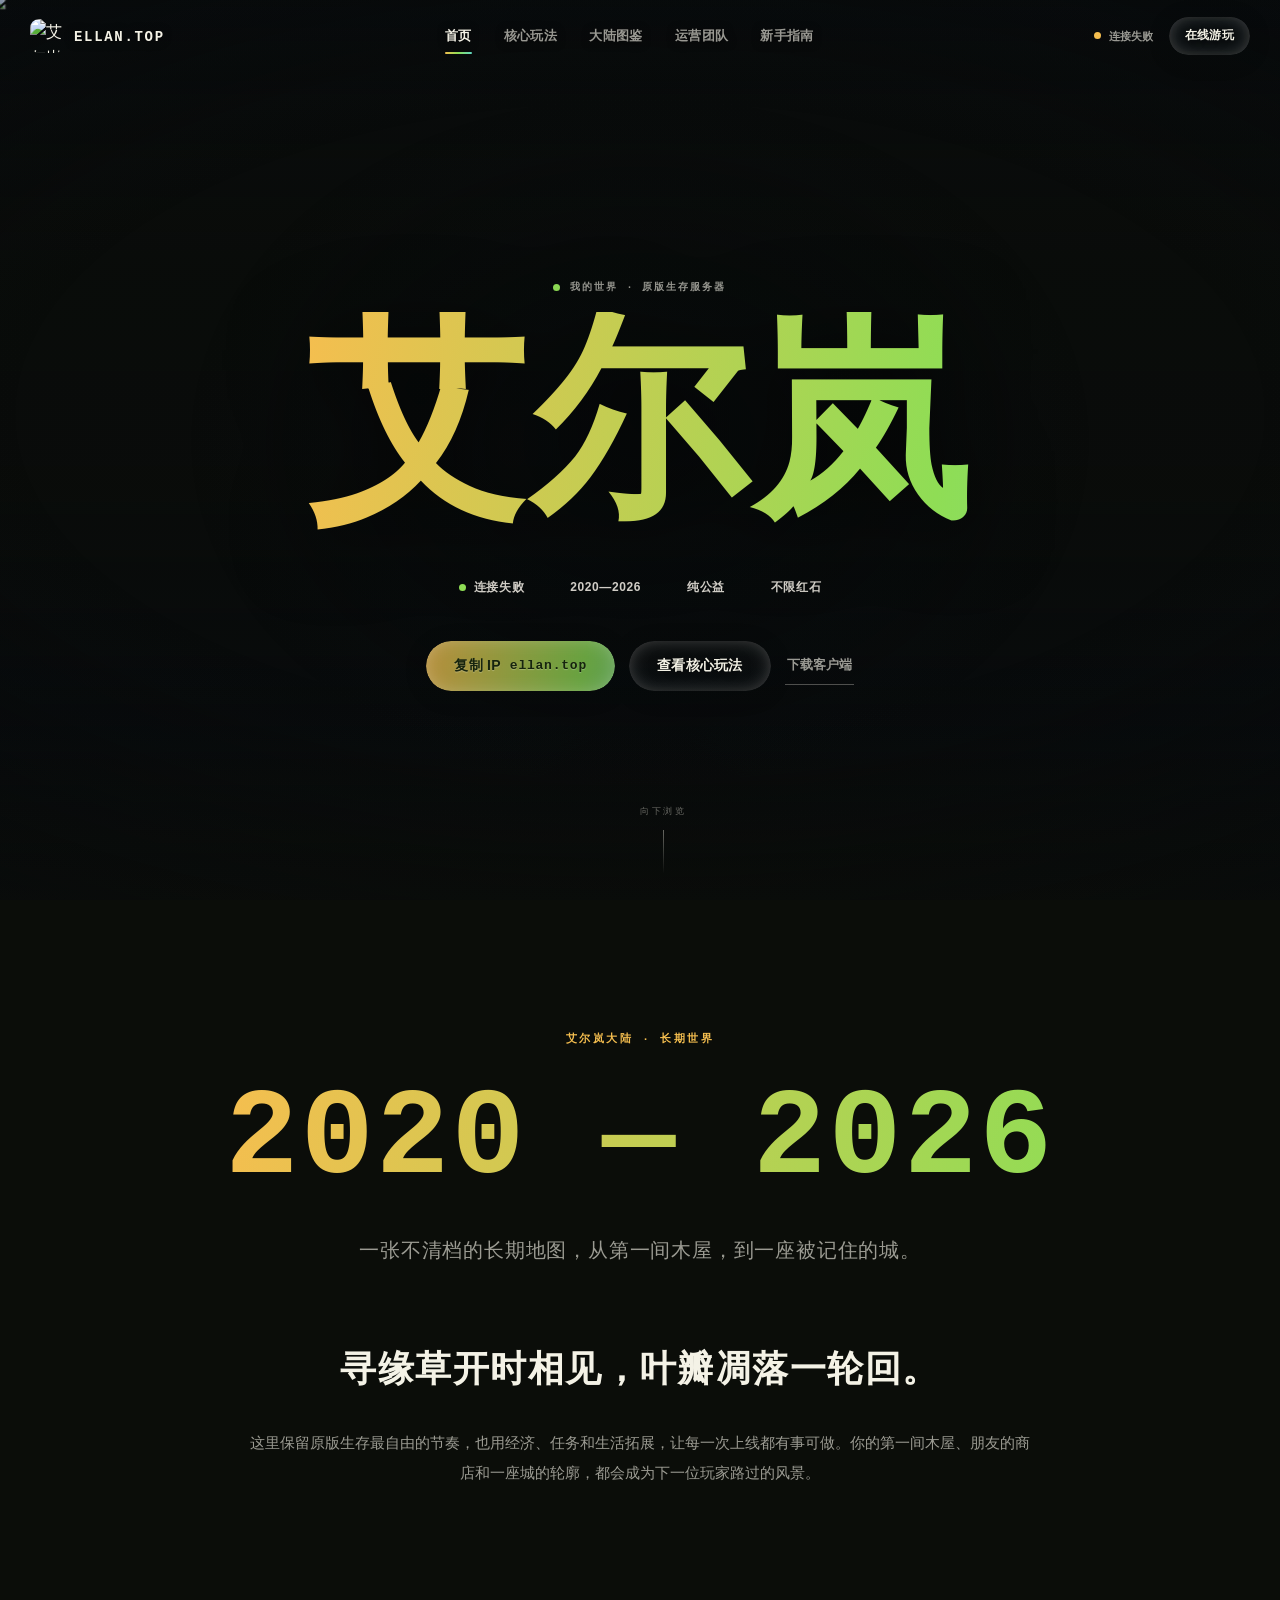
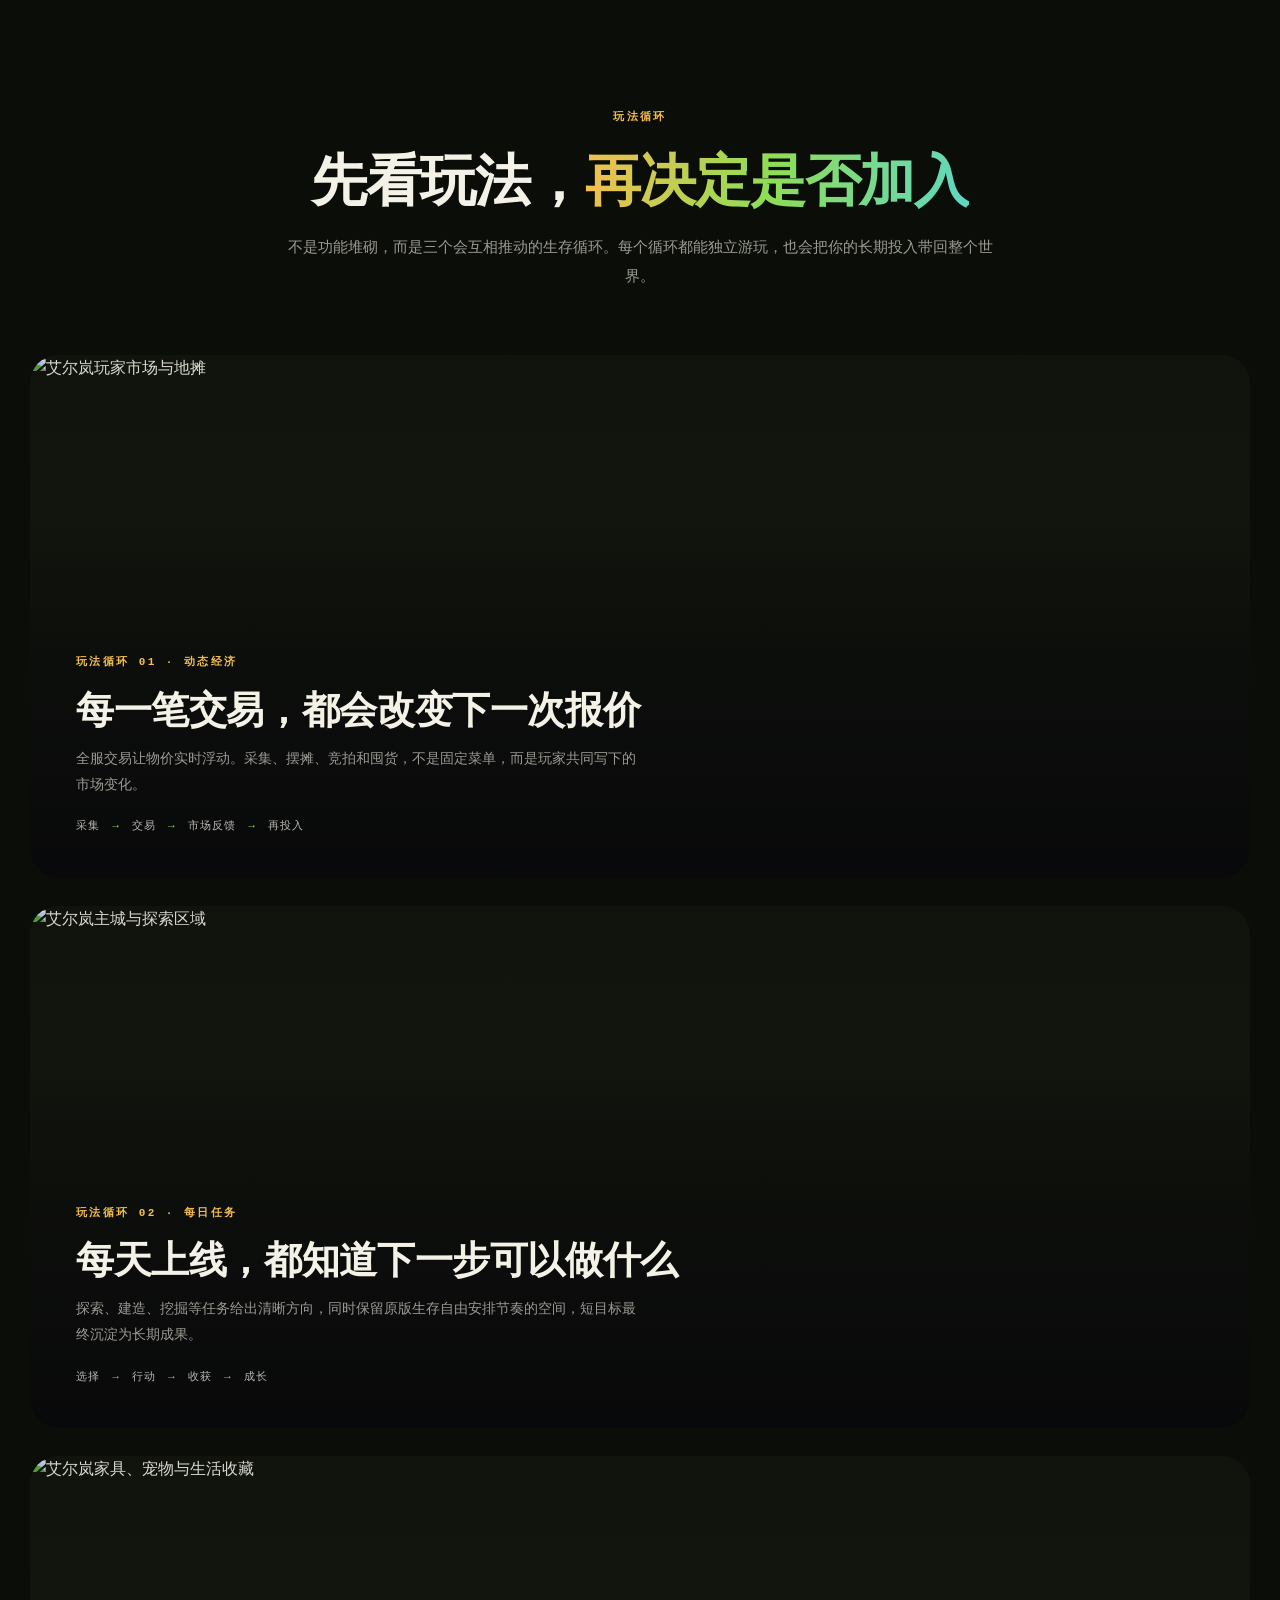
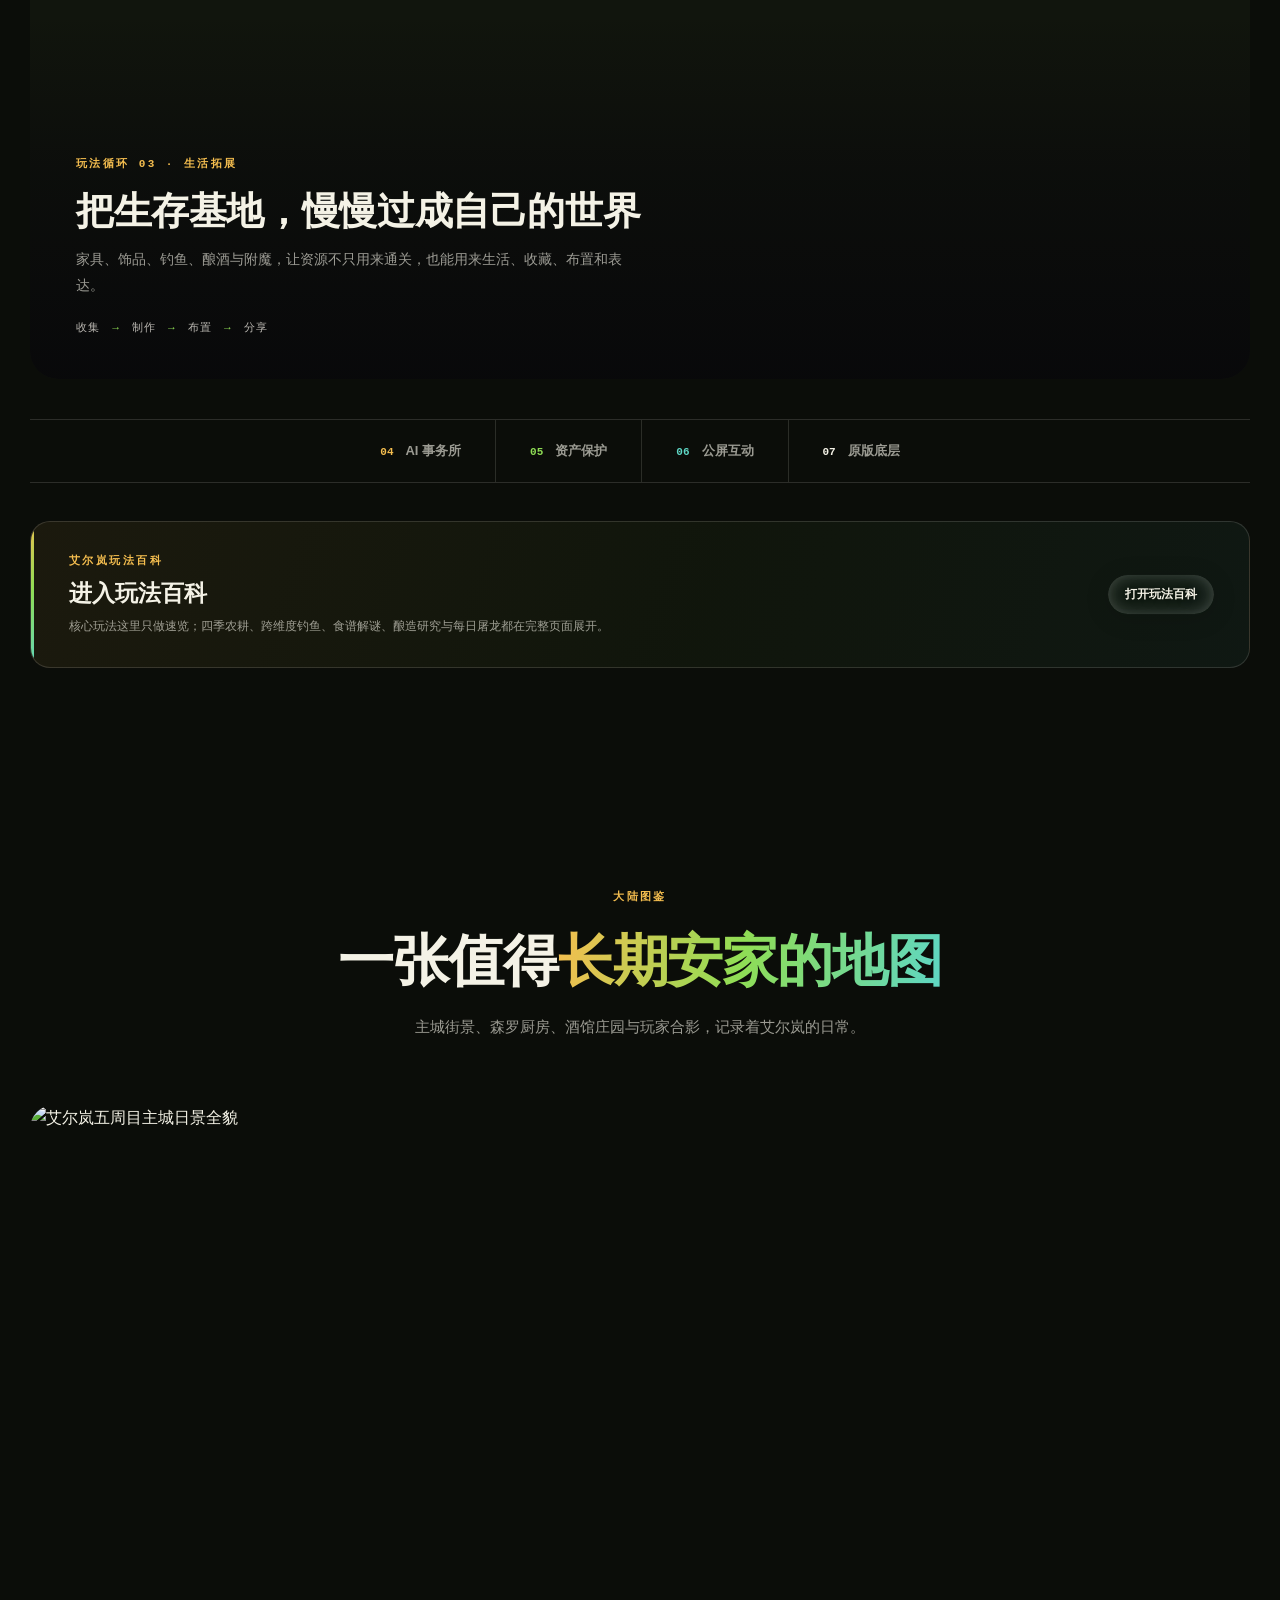
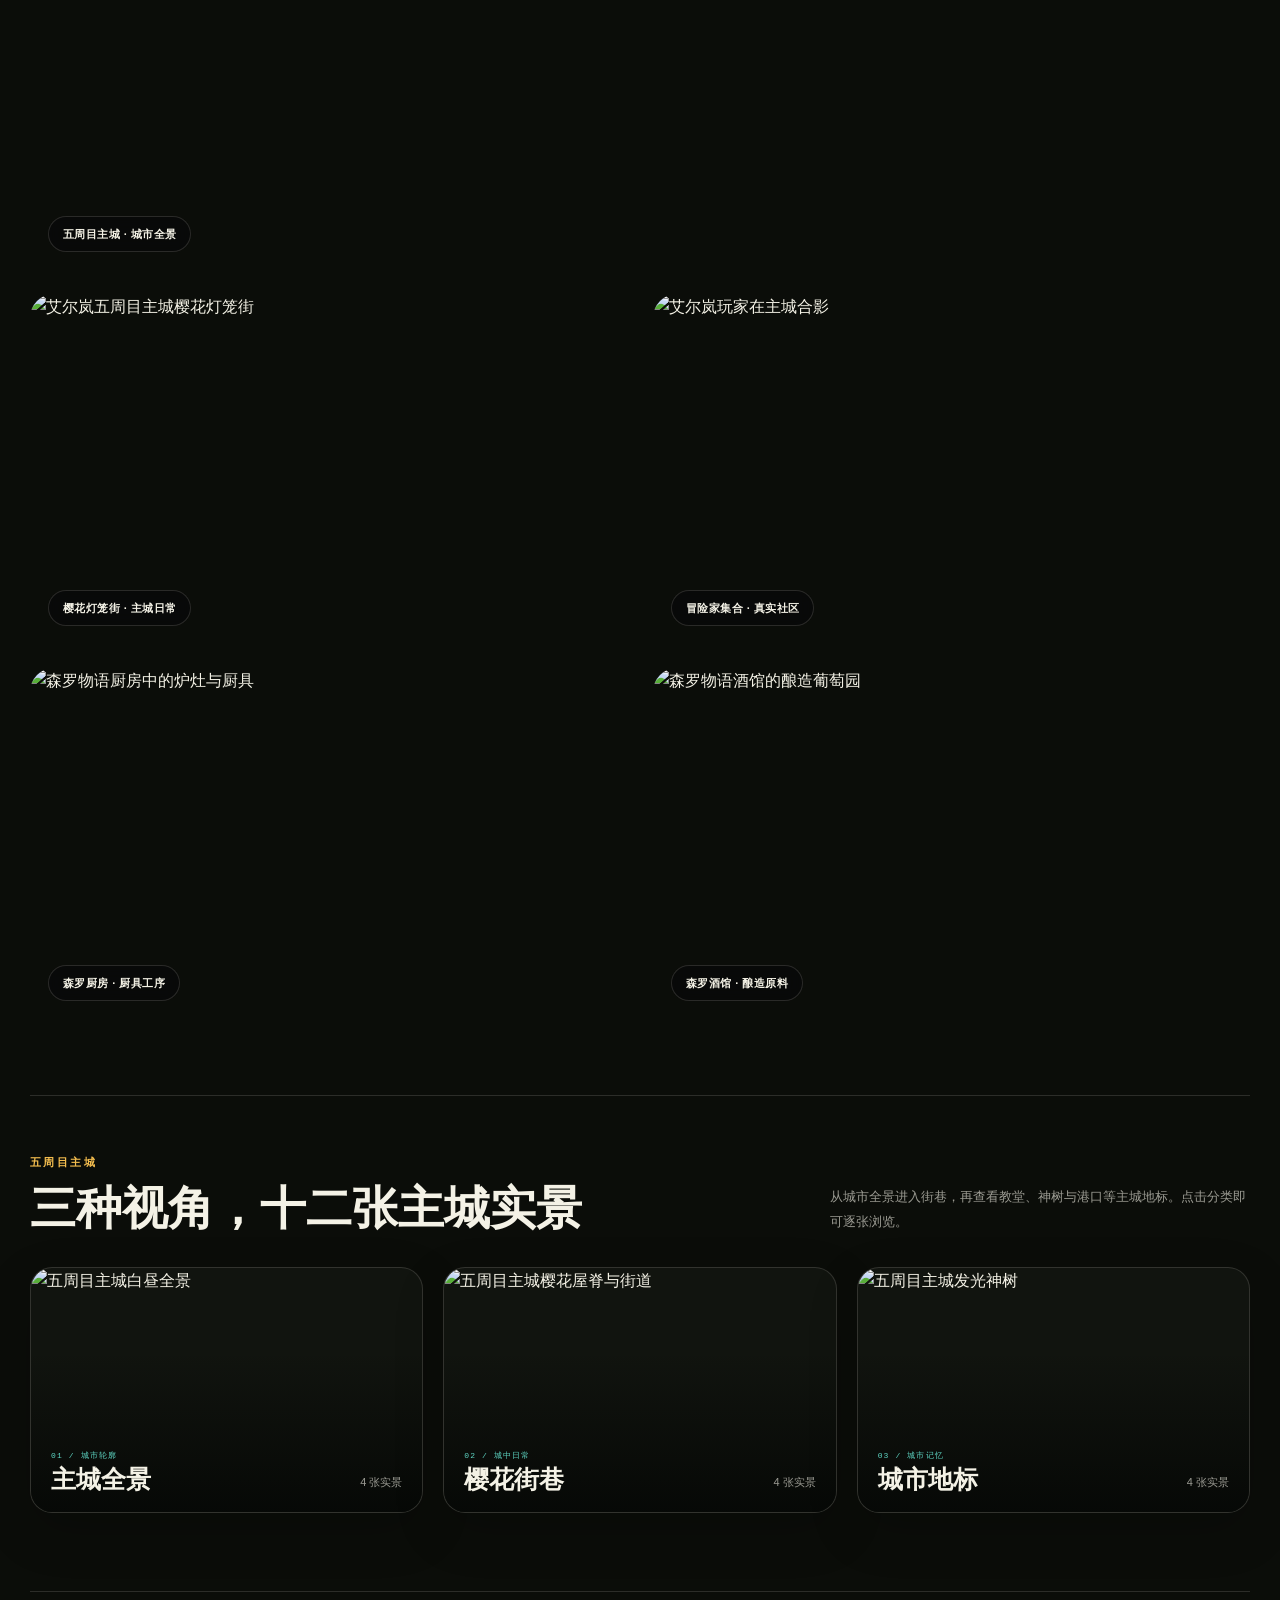
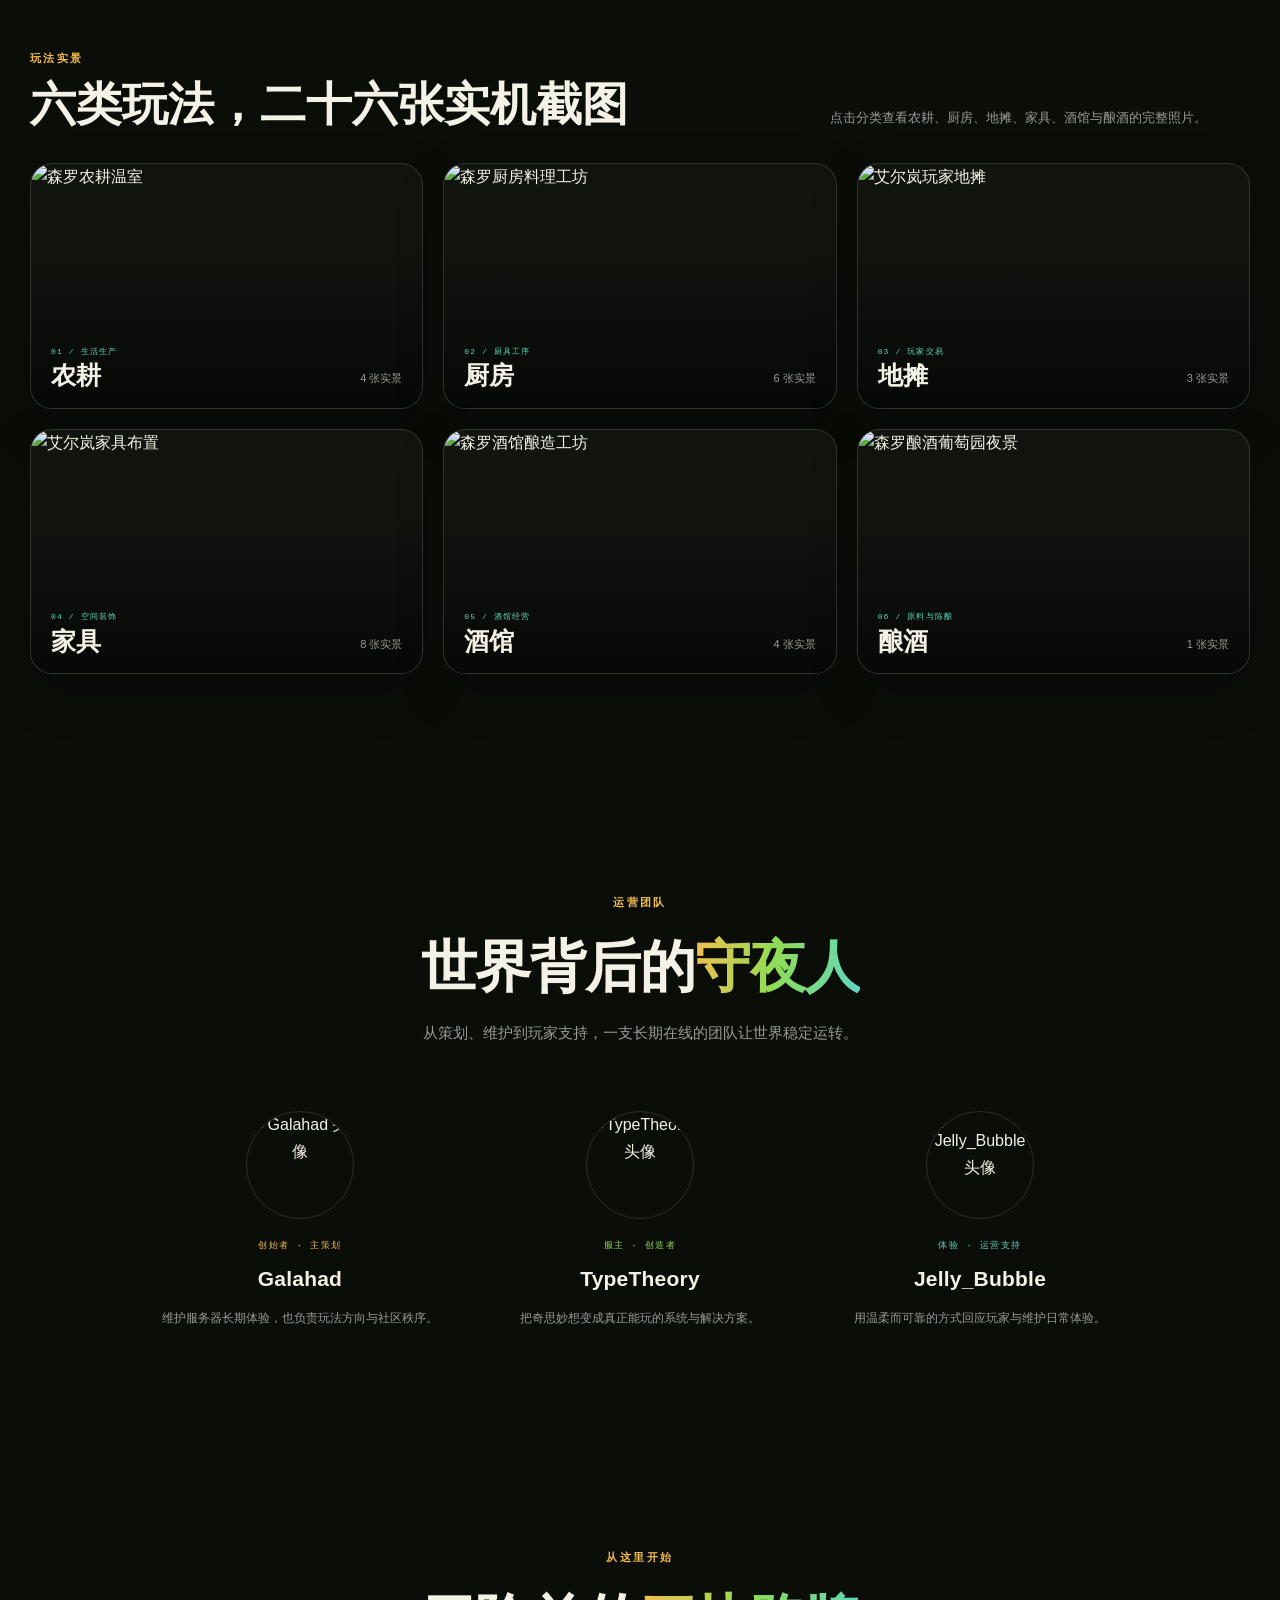
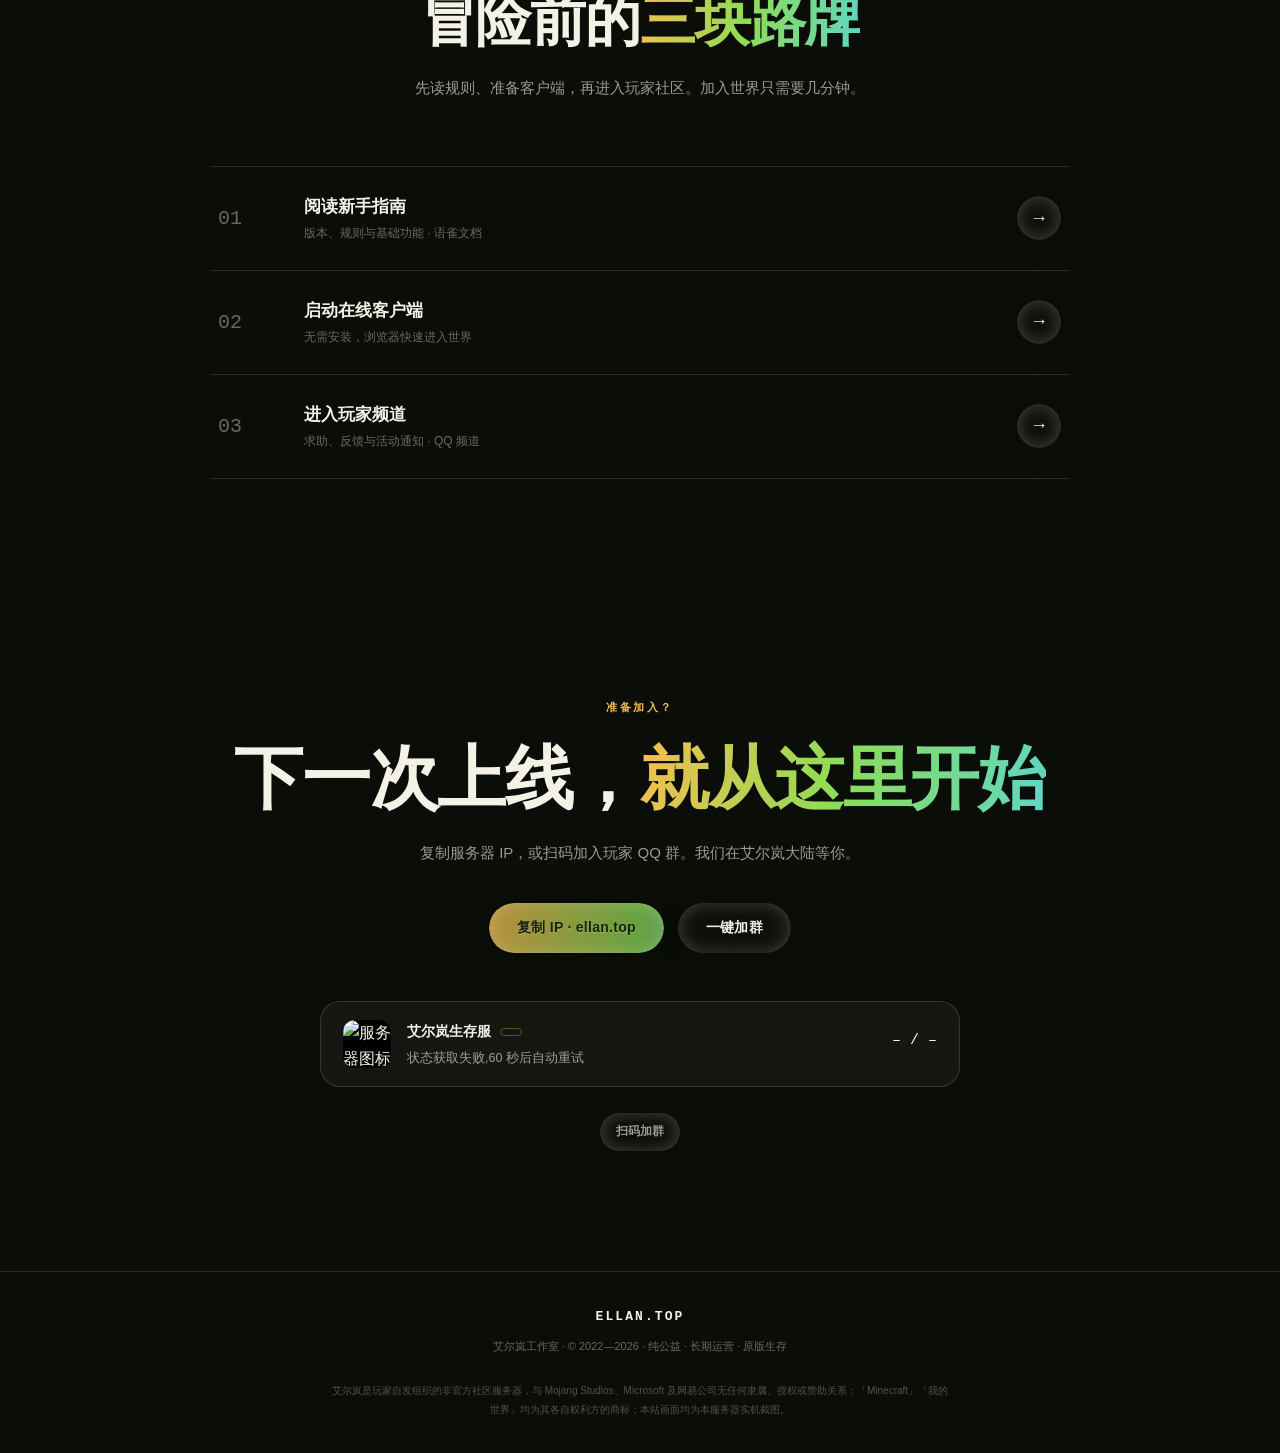
==== commit a3e85e65: "Fix homepage deployment source" ====
--- a/website/index.html
+++ b/website/index.html
@@ -260,7 +260,7 @@
 					<p class="section-lead">先读规则、准备客户端，再进入玩家社区。加入世界只需要几分钟。</p>
 				</header>
 				<div class="guide-rows reveal">
-					<a class="guide-link" href="https://www.yuque.com/galahad-pyzzx/ellan.top" target="_blank" rel="noopener noreferrer"><b>01</b><span><strong>阅读新手指南</strong><small>版本、规则与基础功能 · 语雀文档</small></span><i class="guide-arrow">→</i></a>
+					<a class="guide-link" href="https://docs.qq.com/aio/DSFdmdWtJYVJ2cmVZ" target="_blank" rel="noopener noreferrer"><b>01</b><span><strong>阅读新手指南</strong><small>版本、规则与基础功能 · 语雀文档</small></span><i class="guide-arrow">→</i></a>
 					<a class="guide-link" href="links/index.html" target="_blank" rel="noopener noreferrer"><b>02</b><span><strong>启动在线客户端</strong><small>无需安装，浏览器快速进入世界</small></span><i class="guide-arrow">→</i></a>
 					<a class="guide-link" href="https://pd.qq.com/s/9uish7sn4" target="_blank" rel="noopener noreferrer"><b>03</b><span><strong>进入玩家频道</strong><small>求助、反馈与活动通知 · QQ 频道</small></span><i class="guide-arrow">→</i></a>
 				</div>
@@ -302,7 +302,7 @@
 		<div class="container footer-inner">
 			<strong>ELLAN.TOP</strong>
 			<span>艾尔岚工作室 · © 2022—2026 · 纯公益 · 长期运营 · 原版生存</span>
-			<button id="bookmark-btn" class="btn btn-ghost btn-sm">收藏本站</button>
+			<!-- <button id="bookmark-btn" class="btn btn-ghost btn-sm">收藏本站</button> -->
 			<p class="footer-legal">艾尔岚是玩家自发组织的非官方社区服务器，与 Mojang Studios、Microsoft 及网易公司无任何隶属、授权或赞助关系；「Minecraft」「我的世界」均为其各自权利方的商标；本站画面均为本服务器实机截图。</p>
 		</div>
 	</footer>
